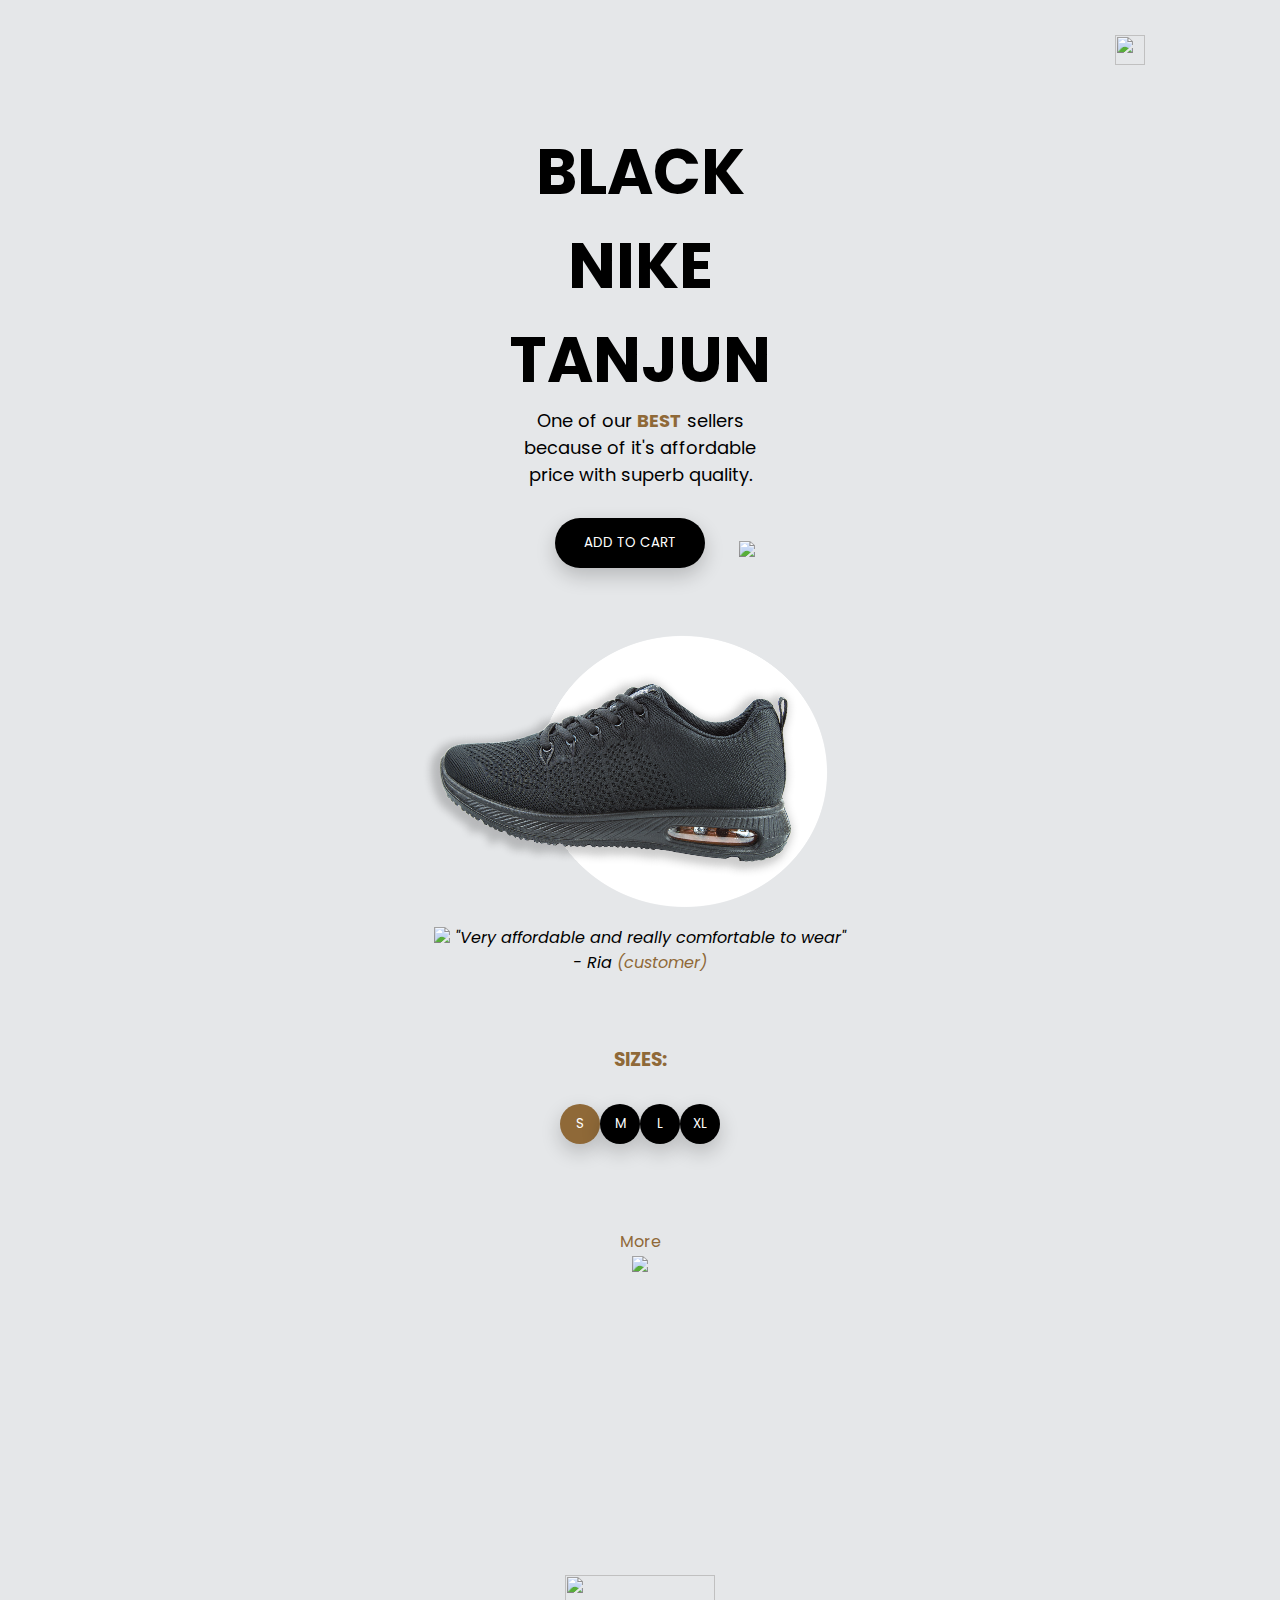
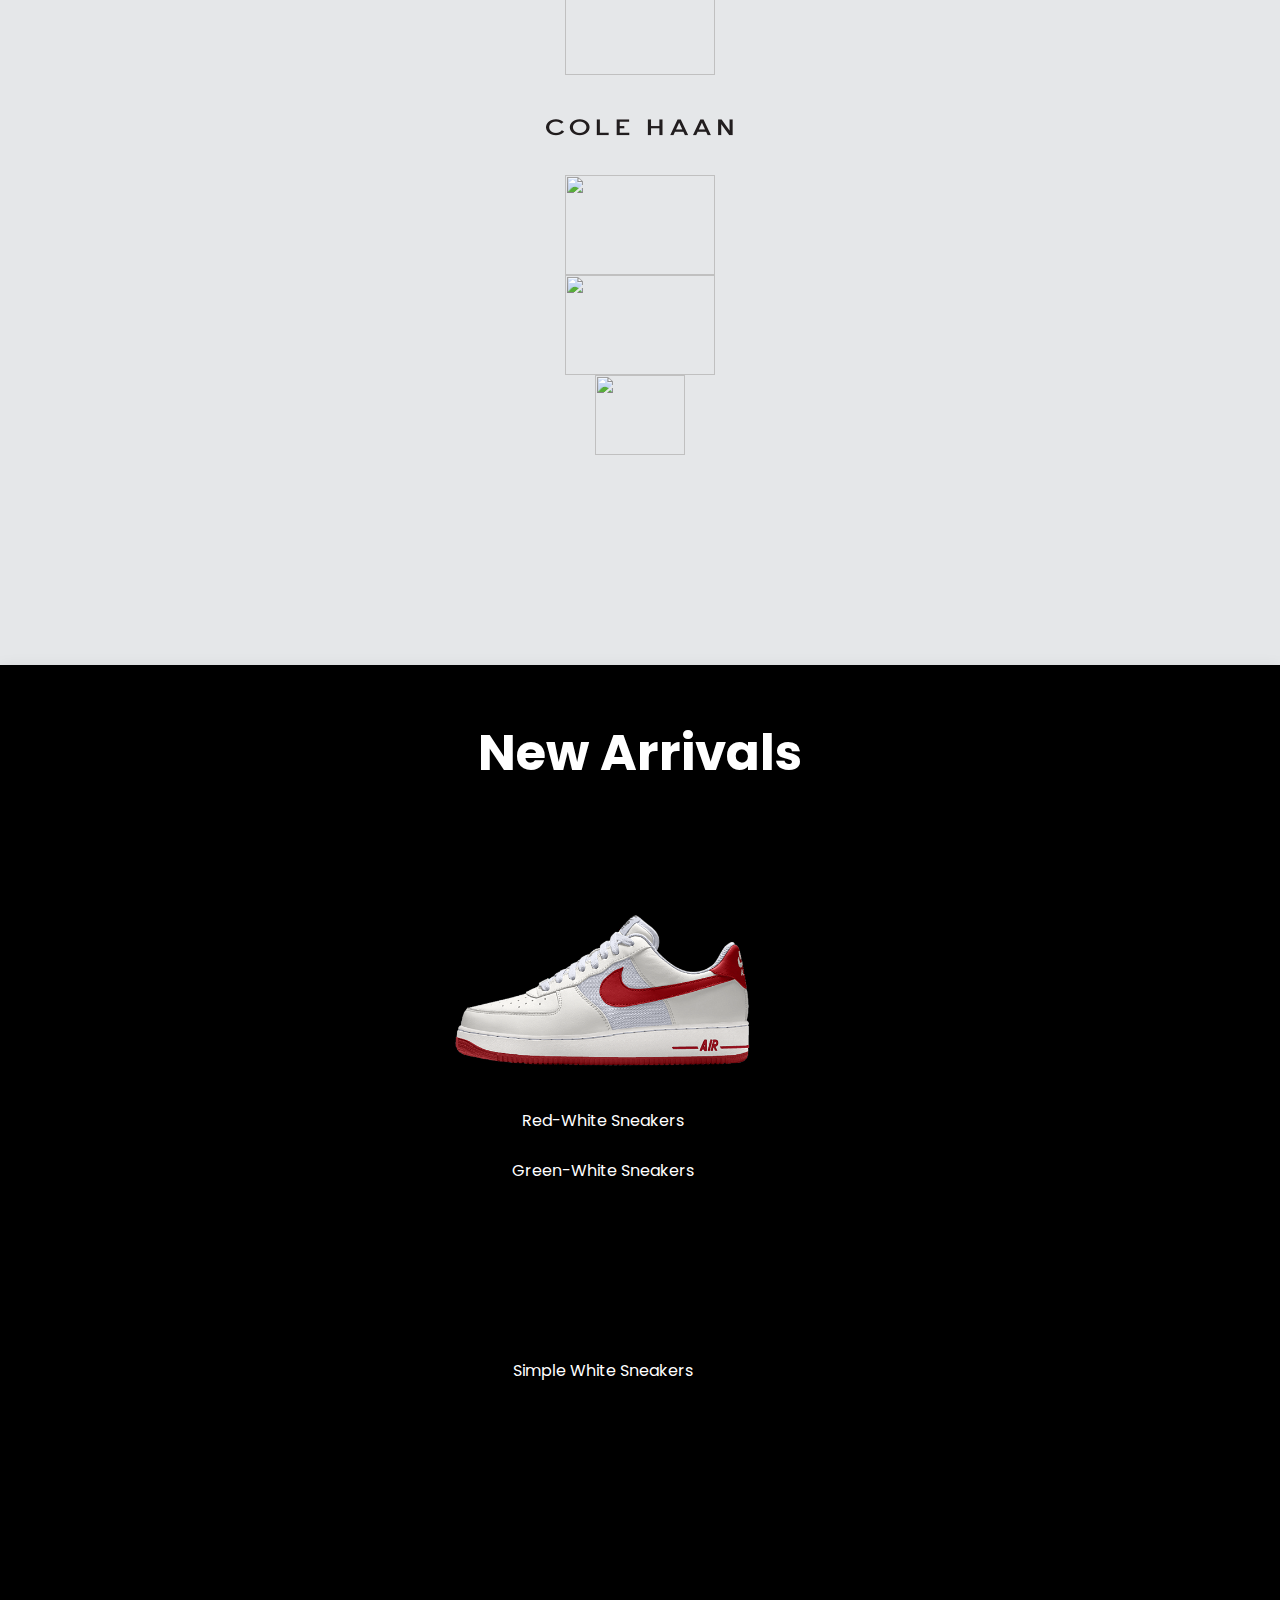
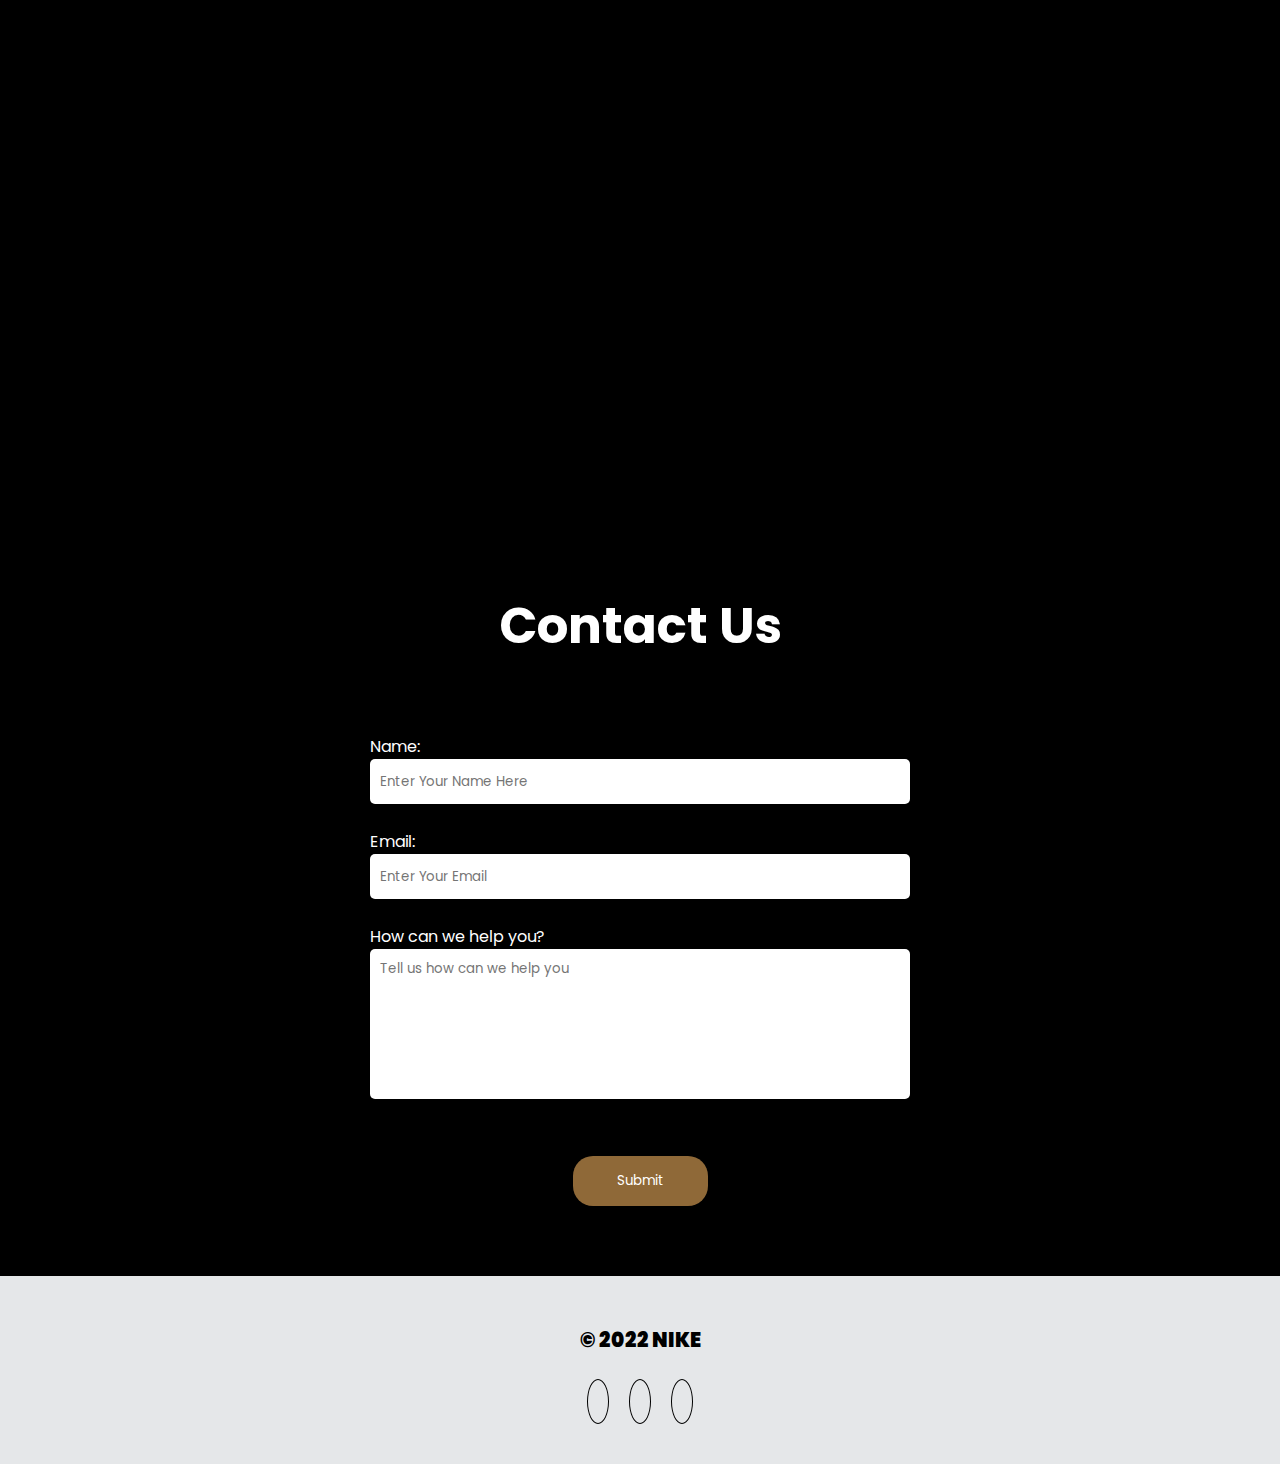
==== index.html @ 9f407686 "updated" ====
<!DOCTYPE html>
<html lang="en">
<head>
  <meta charset="UTF-8">
  <meta http-equiv="X-UA-Compatible" content="IE=edge">
  <meta name="viewport" content="width=device-width, initial-scale=1.0">
  <title>NIKE | Just Do It</title>
  <link rel="stylesheet" href="styles.css">
  <link rel="icon" type="image/png" href="assets/icon.png">
  <script src="https://kit.fontawesome.com/b87f4958ef.js" crossorigin="anonymous"></script>
  <script src="/index.js" defer></script>
</head>

<body>
  <header id="header">
    <div class="navbar" id="nav-bar">
      <img src="https://upload.wikimedia.org/wikipedia/commons/thumb/a/a6/Logo_NIKE.svg/1200px-Logo_NIKE.svg.png" alt="" class="logo">
      <div class="navlinks" id="nav-links">
        <a href="#home" class="active">Home</a>
        <a href="#products">Products</a>
        <a href="#contact">Contact</a>
      </div>
      <button class="search">Search</button>
      <img class='cart' src="https://img.icons8.com/external-icongeek26-outline-icongeek26/64/000000/external-cart-user-interface-icongeek26-outline-icongeek26.png"/>
      <img class="menu" src="https://img.icons8.com/ios/50/000000/menu-rounded.png"/>
    </div>
  </header>

  <section class="section1">
    <div class="container">
      <div class="grid">
        <div class="grid-1">
          <div class="title">
            <h1>BLACK<br>NIKE<br>TANJUN</h1>
            <p class="desc">
              One of our <b class="highlight">BEST</b> sellers<br>
              because of it's affordable<br>
              price with superb quality.
            </p>
            <button class="add-to-cart">ADD TO CART</button>
            <img class="like" src="https://img.icons8.com/wired/64/000000/like--v2.png"/>
          </div>
        </div>
        <div class="grid-2">
          <h1 class="slogan">JUST DO IT.</h1>
          <div class="image">
            <img src="/assets/1.png" alt="Image" class="product-img">
          </div>
          <p class="review">
            <img src="https://img.icons8.com/external-kmg-design-detailed-outline-kmg-design/64/000000/external-rating-feedback-kmg-design-detailed-outline-kmg-design.png" class="review-img">
            "Very affordable and really comfortable to wear"
            <br>
            - Ria <i style="color: rgb(143, 105, 56);">(customer)</i>
          </p>
        </div>
        <div class="grid-3">
          <h3 class="sizes">SIZES:</h3>
          <br>
          <div class="size-buttons">
            <button class="small" id="active">S</button>
            <br>
            <button class="medium">M</button>
            <br>
            <button class="large">L</button>
            <br>
            <button class="xlarge">XL</button>
          </div>
          <p class="more">
            More
            <br>
            <img class="moreButton" src="https://img.icons8.com/ios-glyphs/30/000000/long-arrow-right.png"/>
          </p>
        </div>
      </div>
    </div>
  </section>

  <div class="partners">
    <img src="https://download.logo.wine/logo/Converse_(shoe_company)/Converse_(shoe_company)-Logo.wine.png" alt="" class="converse">
    <img src="/assets/cole.png" alt="" class="colehaan">
    <img src="https://cdn.freebiesupply.com/logos/large/2x/bauer-01-logo-png-transparent.png" alt="" class="bauer">
    <img src="https://download.logo.wine/logo/Hurley_International/Hurley_International-Logo.wine.png" alt="" class="hurley">
    <img src="https://upload.wikimedia.org/wikipedia/en/0/08/Pouchen.png" alt="" class="pou">
  </div>

  <section class="section2" id="products">
    <div class="container">
      <br><br>
      <h1 class="section-title">New Arrivals</h1>
      <div class="product-contaier">
        <div class="products">
          <div class="product1">
            <img src="/shoe1.png" alt="photo" class="shoe1">
            <p class="shoeName">
              Red-White Sneakers
            </p>
          </div>
          <div class="product2">
            <img src="https://static.nike.com/a/images/t_default/cd2632f8-f2cc-4a1c-bbcf-cac95c6b4193/air-force-1-shadow-shoes-mN8Glx.png" alt="" class="shoe2">
            <p class="shoeName">
              Green-White Sneakers
            </p>
          </div>
          <div class="product3">
            <img src="https://i.pinimg.com/originals/37/83/12/3783124e847169fc0dcda716c8dbc9db.png" alt="" class="shoe3">
            <p class="shoeName3">
              Simple White Sneakers
            </p>
          </div>
      </div>
    </div>
    <br><br>
    <div class="vid">
      <iframe src="https://www.youtube.com/embed/UbpuZCB3x9k" frameborder="0" class="vid"></iframe>
    </div>
    <br><br>
  </section>

  <section class="section3" id="contact">
    <div class="page-container">
      <div class="parent-container">
        <div class="left-form">
          <img src="https://images.unsplash.com/photo-1543508282-6319a3e2621f?ixlib=rb-1.2.1&ixid=MnwxMjA3fDB8MHxwaG90by1wYWdlfHx8fGVufDB8fHx8&auto=format&fit=crop&w=715&q=80" alt="" class="form-img">
        </div>
        <div class="right-form">
          <div class="form-container">
            <br>
            <h1 class="section-title">Contact Us</h1>
            <br>
            <form action="/2nd page/index.html" class="form" id="form" target="_blank">
              <label for="name"> Name:
                <br>
                <input type="text" class="name" id="name" required placeholder="Enter Your Name Here">
              </label>
              <br>
              <label for="name"> Email:
                <br>
                <input type="email" class="email" id="email" required pattern="[a-z0-9._%+-]+@[a-z0-9.-]+\.[a-z]{2,}$" placeholder="Enter Your Email">
              </label>
              <br>
              <label for="name"> How can we help you?
                <br>
                <textarea class="message" id="message" required placeholder="Tell us how can we help you"></textarea>
              </label>
              <br><br>
              <button type="submit" class="submit" id="submit">Submit</button>
            </form>
          </div>
        </div>
      </div>
    </div>
  </section>

</body>
<footer class="footer">
  <div class="content">
    <h3>
      © 2022 NIKE
    </h3>
    <br>
    <ul class="socials">
      <li><a href="https://www.instagram.com/angelys.studio/" target="_blank"><i class="fa-brands fa-instagram"></i></a></li>
      <li><a href="https://www.behance.net/angelydy" target="_blank"><i class="fa fa-behance"></i></a></li>
      <li><a href="https://www.github.com/angelydy" target="_blank"><i class="fa fa-github"></i></a></li>
   </ul>
   <br><br>
  </div>
</footer>
</html>
---- styles.css ----
@import url("https://fonts.googleapis.com/css2?family=Poppins:wght@400;500;900&display=swap");
.navbar {
  display: -webkit-box;
  display: -ms-flexbox;
  display: flex;
  -ms-flex-pack: distribute;
      justify-content: space-around;
  margin: 30px;
}

.logo {
  width: 15vh;
}

.navlinks {
  padding-right: 200px;
}

.navlinks a {
  text-decoration: none;
  font-size: 15px;
  color: black;
  padding: 20px;
}

.navlinks a:hover {
  color: #8f6938;
}

.active {
  border-bottom: #8f6938 2px solid;
  font-weight: bold;
}

.search {
  font-weight: 500;
  width: 20vh;
  height: 5vh;
  border-style: none;
  -webkit-box-shadow: 0px 8px 20px rgba(0, 0, 0, 0.2);
          box-shadow: 0px 8px 20px rgba(0, 0, 0, 0.2);
  -webkit-transition: .2s ease-in-out 0s;
  transition: .2s ease-in-out 0s;
  background-color: black;
  color: white;
  left: 50px;
  position: relative;
  border-radius: 30px;
}

.search:hover {
  -webkit-transform: scale(1.1);
          transform: scale(1.1);
  cursor: pointer;
  background-color: #e5e7e9;
  color: black;
  border: #8f6938 solid 2px;
}

.cart {
  width: 35px;
  height: 40px;
  -webkit-transition: .2s ease-in-out 0s;
  transition: .2s ease-in-out 0s;
}

.cart:hover {
  -webkit-transform: scale(1.2);
          transform: scale(1.2);
  cursor: pointer;
}

.menu {
  height: 30px;
  width: 30px;
  position: relative;
  top: 5px;
  display: none;
}

@-webkit-keyframes rotate {
  0%, 10% {
    -webkit-transform: rotate(0);
            transform: rotate(0);
    opacity: 0;
  }
  100% {
    opacity: 1;
    -webkit-transform: rotate(360deg);
            transform: rotate(360deg);
  }
}

@keyframes rotate {
  0%, 10% {
    -webkit-transform: rotate(0);
            transform: rotate(0);
    opacity: 0;
  }
  100% {
    opacity: 1;
    -webkit-transform: rotate(360deg);
            transform: rotate(360deg);
  }
}

@-webkit-keyframes fade {
  0%, 50% {
    opacity: 0;
  }
  70%, 100% {
    opacity: 1;
  }
}

@keyframes fade {
  0%, 50% {
    opacity: 0;
  }
  70%, 100% {
    opacity: 1;
  }
}

.section1 {
  margin: 10vh;
  position: relative;
  bottom: 10px;
}

.section1 h1 {
  font-size: 70px;
}

.section1 .desc {
  margin-bottom: 30px;
  font-size: 18px;
}

.section1 .desc .highlight {
  color: #8f6938;
}

.section1 .grid {
  display: -ms-grid;
  display: grid;
  -ms-grid-columns: (1fr)[3];
      grid-template-columns: repeat(3, 1fr);
}

.section1 .grid .grid-1, .section1 .grid .grid-2, .section1 .grid .grid-3 {
  position: relative;
  top: 30px;
}

.section1 .grid .product-img {
  position: relative;
  width: 800px;
  -webkit-animation: rotate 5s forwards;
          animation: rotate 5s forwards;
  left: 30px;
}

.section1 .grid .slogan {
  position: absolute;
  right: 0px;
  z-index: 1;
  font-size: 50px;
  -webkit-animation: fade 5s infinite;
          animation: fade 5s infinite;
  -webkit-animation-timing-function: ease-in-out;
          animation-timing-function: ease-in-out;
}

.section1 .grid .review {
  text-align: center;
  position: relative;
  bottom: 90px;
  font-style: italic;
  -webkit-animation: fade 5s forwards;
          animation: fade 5s forwards;
}

.section1 .grid .review .review-img {
  width: 50px;
  -webkit-animation: fade 5s forwards;
          animation: fade 5s forwards;
}

.section1 .grid .grid-3 {
  display: -webkit-box;
  display: -ms-flexbox;
  display: flex;
  -webkit-box-orient: vertical;
  -webkit-box-direction: normal;
      -ms-flex-direction: column;
          flex-direction: column;
  position: relative;
  top: 150px;
  -webkit-box-align: center;
      -ms-flex-align: center;
          align-items: center;
}

.section1 .grid .grid-3 .sizes {
  color: #8f6938;
}

.section1 .grid .grid-3 .more {
  position: relative;
  top: 80px;
  color: #8f6938;
}

.section1 .grid .grid-3 .more:hover {
  cursor: pointer;
}

.section1 .grid .small, .section1 .grid .medium, .section1 .grid .large, .section1 .grid .xlarge {
  border-radius: 20px;
  border-style: none;
  background-color: black;
  color: white;
  width: 40px;
  height: 40px;
  -webkit-box-shadow: 0px 8px 20px rgba(0, 0, 0, 0.2);
          box-shadow: 0px 8px 20px rgba(0, 0, 0, 0.2);
  margin: 5px 0px;
}

.section1 .grid .small:hover, .section1 .grid .medium:hover, .section1 .grid .large:hover, .section1 .grid .xlarge:hover {
  background-color: #8f6938;
  cursor: pointer;
}

.section1 .grid #active {
  background-color: #8f6938;
}

.section1 .add-to-cart {
  width: 150px;
  height: 50px;
  border-style: none;
  -webkit-box-shadow: 0px 8px 20px rgba(0, 0, 0, 0.2);
          box-shadow: 0px 8px 20px rgba(0, 0, 0, 0.2);
  background-color: black;
  color: white;
  -webkit-transition: .2s ease-in-out 0s;
  transition: .2s ease-in-out 0s;
  border-radius: 30px;
}

.section1 .add-to-cart:hover {
  -webkit-transform: scale(1.1);
          transform: scale(1.1);
  cursor: pointer;
  -webkit-box-shadow: 0px 8px 20px rgba(0, 0, 0, 0.5);
          box-shadow: 0px 8px 20px rgba(0, 0, 0, 0.5);
}

.section1 .like {
  width: 30px;
  position: relative;
  left: 30px;
  top: 10px;
  -webkit-transition: .2s ease-in-out 0s;
  transition: .2s ease-in-out 0s;
}

.section1 .like:hover {
  -webkit-transform: scale(1.1);
          transform: scale(1.1);
  cursor: pointer;
}

.partners {
  display: -webkit-box;
  display: -ms-flexbox;
  display: flex;
  -webkit-box-orient: horizontal;
  -webkit-box-direction: normal;
      -ms-flex-direction: row;
          flex-direction: row;
  -webkit-box-pack: center;
      -ms-flex-pack: center;
          justify-content: center;
  opacity: 30;
}

.partners .converse, .partners .bauer, .partners .hurley {
  width: 150px;
  height: 100px;
}

.partners .colehaan {
  width: 200px;
  height: 100px;
}

.partners .pou {
  width: 90px;
  height: 80px;
}

.section2 {
  margin: 15vh;
  background-color: black;
  border-radius: 90px;
  -webkit-box-shadow: 0px 10px 20px rgba(0, 0, 0, 0.2);
          box-shadow: 0px 10px 20px rgba(0, 0, 0, 0.2);
}

.section2 .section-title {
  font-size: 50px;
  text-align: center;
  color: white;
}

.section2 .products {
  display: -webkit-box;
  display: -ms-flexbox;
  display: flex;
  -webkit-box-pack: space-evenly;
      -ms-flex-pack: space-evenly;
          justify-content: space-evenly;
}

.section2 .products .product1, .section2 .products .product2, .section2 .products .product3 {
  text-align: center;
  -webkit-transition: .2s ease-in-out 0s;
  transition: .2s ease-in-out 0s;
}

.section2 .products .product1 p, .section2 .products .product2 p, .section2 .products .product3 p {
  color: white;
}

.section2 .products .product1:hover, .section2 .products .product2:hover, .section2 .products .product3:hover {
  -webkit-transform: scale(1.1);
          transform: scale(1.1);
  cursor: pointer;
}

.section2 .products .product3 img {
  position: relative;
  top: 80px;
  width: 35vh;
}

.section2 .products .shoeName3 {
  position: relative;
  top: 100px;
}

.section2 .products .shoe1, .section2 .products .shoe2 {
  width: 40vh;
}

.section2 .products .shoeName {
  position: relative;
  bottom: 50px;
}

.section2 .vid {
  display: -webkit-box;
  display: -ms-flexbox;
  display: flex;
  -webkit-box-pack: center;
      -ms-flex-pack: center;
          justify-content: center;
}

.section2 .vid iframe {
  width: 120vh;
  height: 60vh;
  border-radius: 50px;
}

.section3 {
  background-color: black;
  color: white;
}

.section3 .parent-container {
  display: -webkit-box;
  display: -ms-flexbox;
  display: flex;
  -webkit-box-pack: start;
      -ms-flex-pack: start;
          justify-content: flex-start;
}

.section3 .parent-container .right-form {
  width: 100vh;
}

.section3 .parent-container .right-form .section-title {
  font-size: 50px;
  text-align: center;
}

.section3 .parent-container .right-form .form {
  display: -webkit-box;
  display: -ms-flexbox;
  display: flex;
  -webkit-box-orient: vertical;
  -webkit-box-direction: normal;
      -ms-flex-direction: column;
          flex-direction: column;
  -webkit-box-align: center;
      -ms-flex-align: center;
          align-items: center;
  position: relative;
  top: 0px;
}

.section3 .parent-container .right-form .form .name, .section3 .parent-container .right-form .form .email, .section3 .parent-container .right-form .form .message {
  border-radius: 5px;
  width: 60vh;
  height: 5vh;
  border-style: none;
}

.section3 .parent-container .right-form .form .name::-webkit-input-placeholder, .section3 .parent-container .right-form .form .email::-webkit-input-placeholder, .section3 .parent-container .right-form .form .message::-webkit-input-placeholder {
  padding: 10px;
}

.section3 .parent-container .right-form .form .name:-ms-input-placeholder, .section3 .parent-container .right-form .form .email:-ms-input-placeholder, .section3 .parent-container .right-form .form .message:-ms-input-placeholder {
  padding: 10px;
}

.section3 .parent-container .right-form .form .name::-ms-input-placeholder, .section3 .parent-container .right-form .form .email::-ms-input-placeholder, .section3 .parent-container .right-form .form .message::-ms-input-placeholder {
  padding: 10px;
}

.section3 .parent-container .right-form .form .name::placeholder, .section3 .parent-container .right-form .form .email::placeholder, .section3 .parent-container .right-form .form .message::placeholder {
  padding: 10px;
}

.section3 .parent-container .right-form .form .message {
  height: 150px;
  resize: none;
}

.section3 .parent-container .right-form .form .submit {
  border-radius: 20px;
  width: 15vh;
  height: 50px;
  border-style: none;
  background-color: #8f6938;
  color: white;
  -webkit-transition: .2s ease-in-out 0s;
  transition: .2s ease-in-out 0s;
}

.section3 .parent-container .right-form .form .submit:hover {
  -webkit-transform: scale(1.1);
          transform: scale(1.1);
  cursor: pointer;
}

footer {
  height: auto;
  width: 100%;
  padding-top: 40px;
  color: black;
}

footer .content {
  display: -webkit-box;
  display: -ms-flexbox;
  display: flex;
  -webkit-box-align: center;
      -ms-flex-align: center;
          align-items: center;
  -webkit-box-pack: center;
      -ms-flex-pack: center;
          justify-content: center;
  -webkit-box-orient: vertical;
  -webkit-box-direction: normal;
      -ms-flex-direction: column;
          flex-direction: column;
  text-align: center;
}

footer .content h3 {
  line-height: 3rem;
  font-weight: 900;
  font-size: 20px;
  border-radius: 100px;
}

footer .socials {
  display: -webkit-box;
  display: -ms-flexbox;
  display: flex;
  -webkit-box-pack: center;
      -ms-flex-pack: center;
          justify-content: center;
  list-style: none;
}

footer .socials li {
  margin: 0 10px;
}

footer .socials li a {
  color: black;
  border: 1.5px solid black;
  padding: 10px;
  border-radius: 50%;
}

footer .socials li a i {
  width: 25px;
}

footer .socials li a:hover {
  color: white;
  background-color: black;
}

@media screen and (min-width: 320px) and (max-width: 480px), screen and (min-width: 481px) and (max-width: 767px), screen and (min-width: 768px) and (max-width: 1024px), screen and (min-width: 1025px) and (max-width: 1280px) {
  * {
    max-width: 100%;
  }
  .navlinks {
    position: absolute;
    display: -webkit-box;
    display: -ms-flexbox;
    display: flex;
    -webkit-box-orient: vertical;
    -webkit-box-direction: normal;
        -ms-flex-direction: column;
            flex-direction: column;
    text-align: center;
    background-color: black;
    top: 70px;
  }
  .navlinks a {
    color: white;
  }
  .navlinks .active {
    border-bottom: none;
  }
  .navlinks, .cart, .search {
    opacity: 0;
  }
  .menu {
    display: block;
  }
  .menu:hover {
    cursor: pointer;
  }
  .partners {
    display: -webkit-box;
    display: -ms-flexbox;
    display: flex;
    -webkit-box-orient: vertical;
    -webkit-box-direction: normal;
        -ms-flex-direction: column;
            flex-direction: column;
    -webkit-box-align: center;
        -ms-flex-align: center;
            align-items: center;
    height: 100vh;
  }
  .section1 {
    margin: 0;
    text-align: center;
    height: 140vh;
  }
  .section1 .slogan {
    display: none;
  }
  .section1 h1 {
    font-size: 7vh;
  }
  .section1 .grid {
    display: -webkit-box;
    display: -ms-flexbox;
    display: flex;
    -webkit-box-orient: vertical;
    -webkit-box-direction: normal;
        -ms-flex-direction: column;
            flex-direction: column;
  }
  .section1 .grid .product-img {
    width: 50vh;
    position: relative;
    top: 50px;
    left: 0;
  }
  .section1 .grid .review {
    position: relative;
    top: 50px;
  }
  .section1 .size-buttons {
    display: -webkit-box;
    display: -ms-flexbox;
    display: flex;
    -webkit-box-orient: horizontal;
    -webkit-box-direction: normal;
        -ms-flex-direction: row;
            flex-direction: row;
    -webkit-box-pack: space-evenly;
        -ms-flex-pack: space-evenly;
            justify-content: space-evenly;
    margin: 0 80px;
  }
  .section2 {
    margin: 0;
    border-radius: 0;
  }
  .section2 .products {
    display: -webkit-box;
    display: -ms-flexbox;
    display: flex;
    -webkit-box-orient: vertical;
    -webkit-box-direction: normal;
        -ms-flex-direction: column;
            flex-direction: column;
    margin: 10vh 0;
    position: relative;
    bottom: 10vh;
    width: 90%;
    left: 3vh;
  }
  .section2 iframe {
    margin: 30px;
  }
  .section3 {
    display: -webkit-box;
    display: -ms-flexbox;
    display: flex;
    -webkit-box-pack: space-evenly;
        -ms-flex-pack: space-evenly;
            justify-content: space-evenly;
  }
  .section3 .form {
    margin: 5vh;
  }
  .section3 .parent-container {
    display: -webkit-box;
    display: -ms-flexbox;
    display: flex;
    -webkit-box-orient: vertical;
    -webkit-box-direction: reverse;
        -ms-flex-direction: column-reverse;
            flex-direction: column-reverse;
  }
}

* {
  margin: 0;
  padding: 0;
  font-family: 'Poppins', sans-serif;
  scroll-behavior: smooth;
}

body {
  background-color: #e5e7e9;
}
/*# sourceMappingURL=styles.css.map */
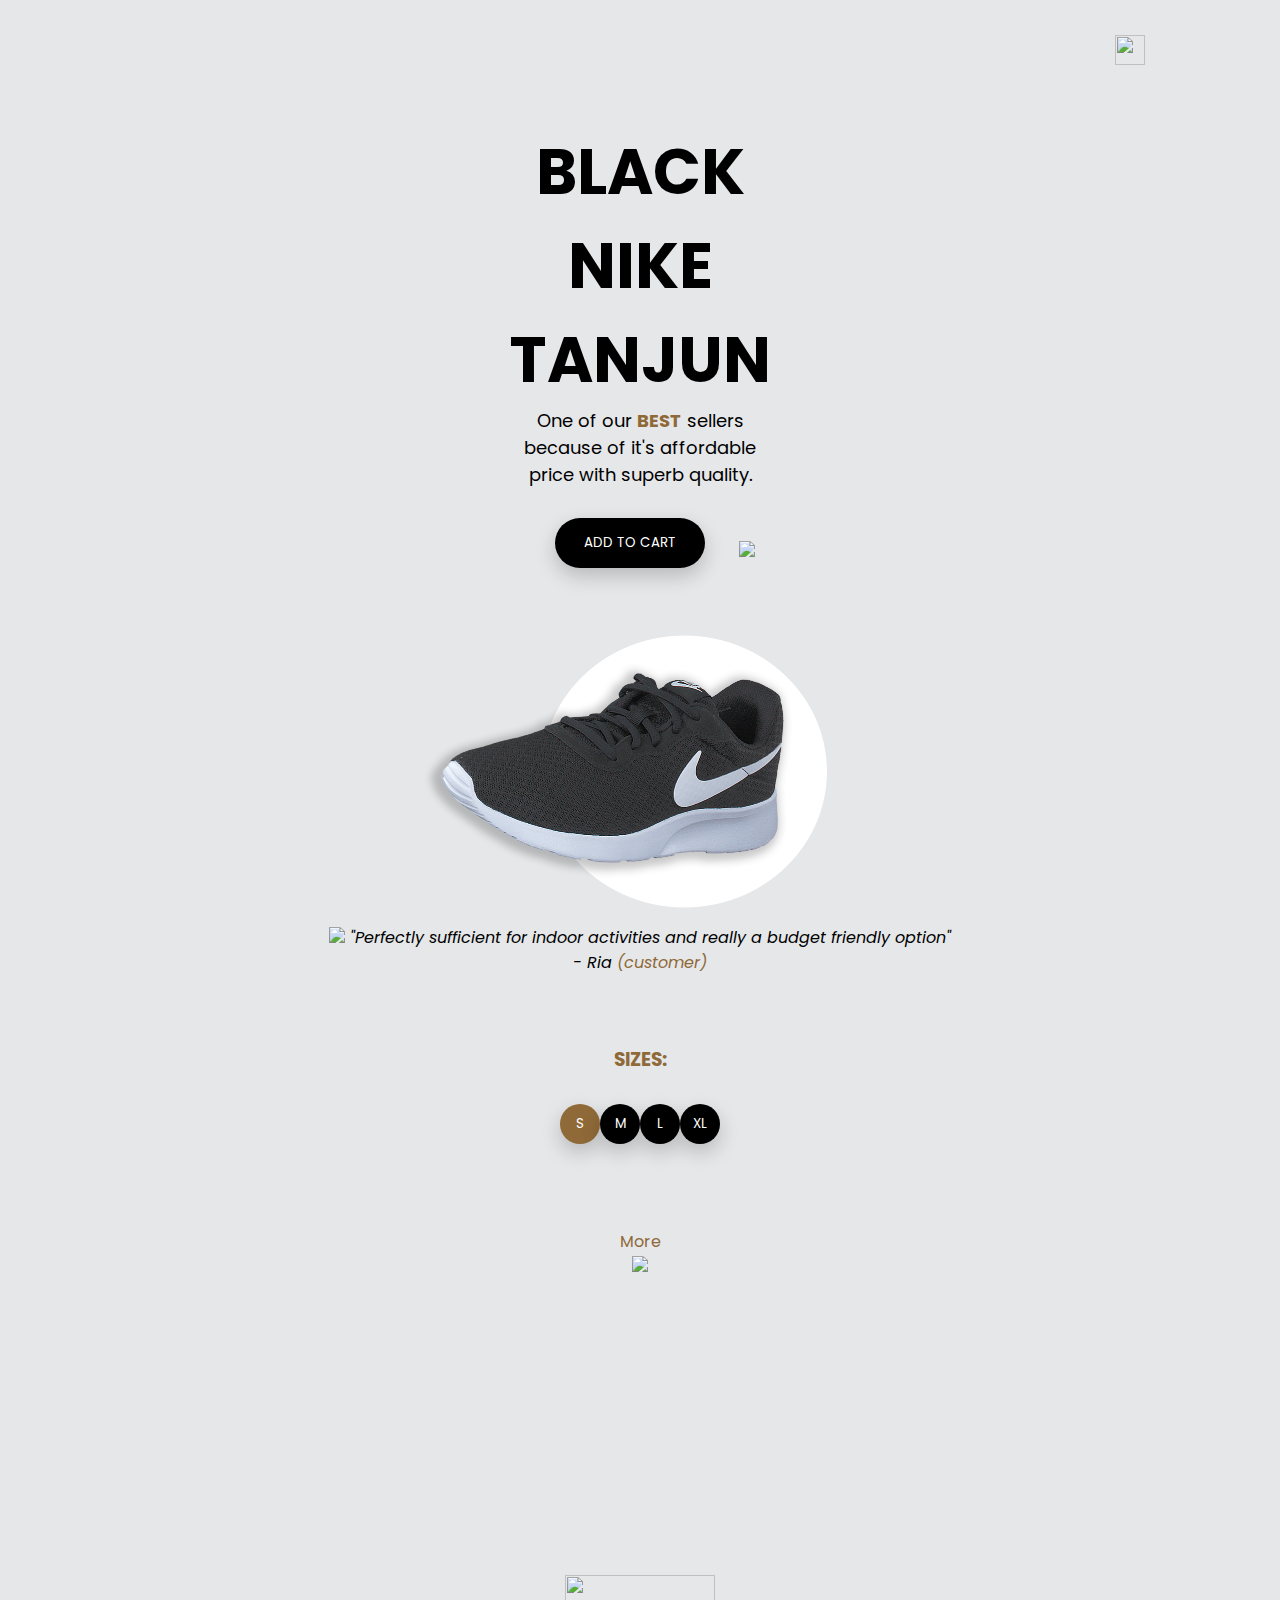
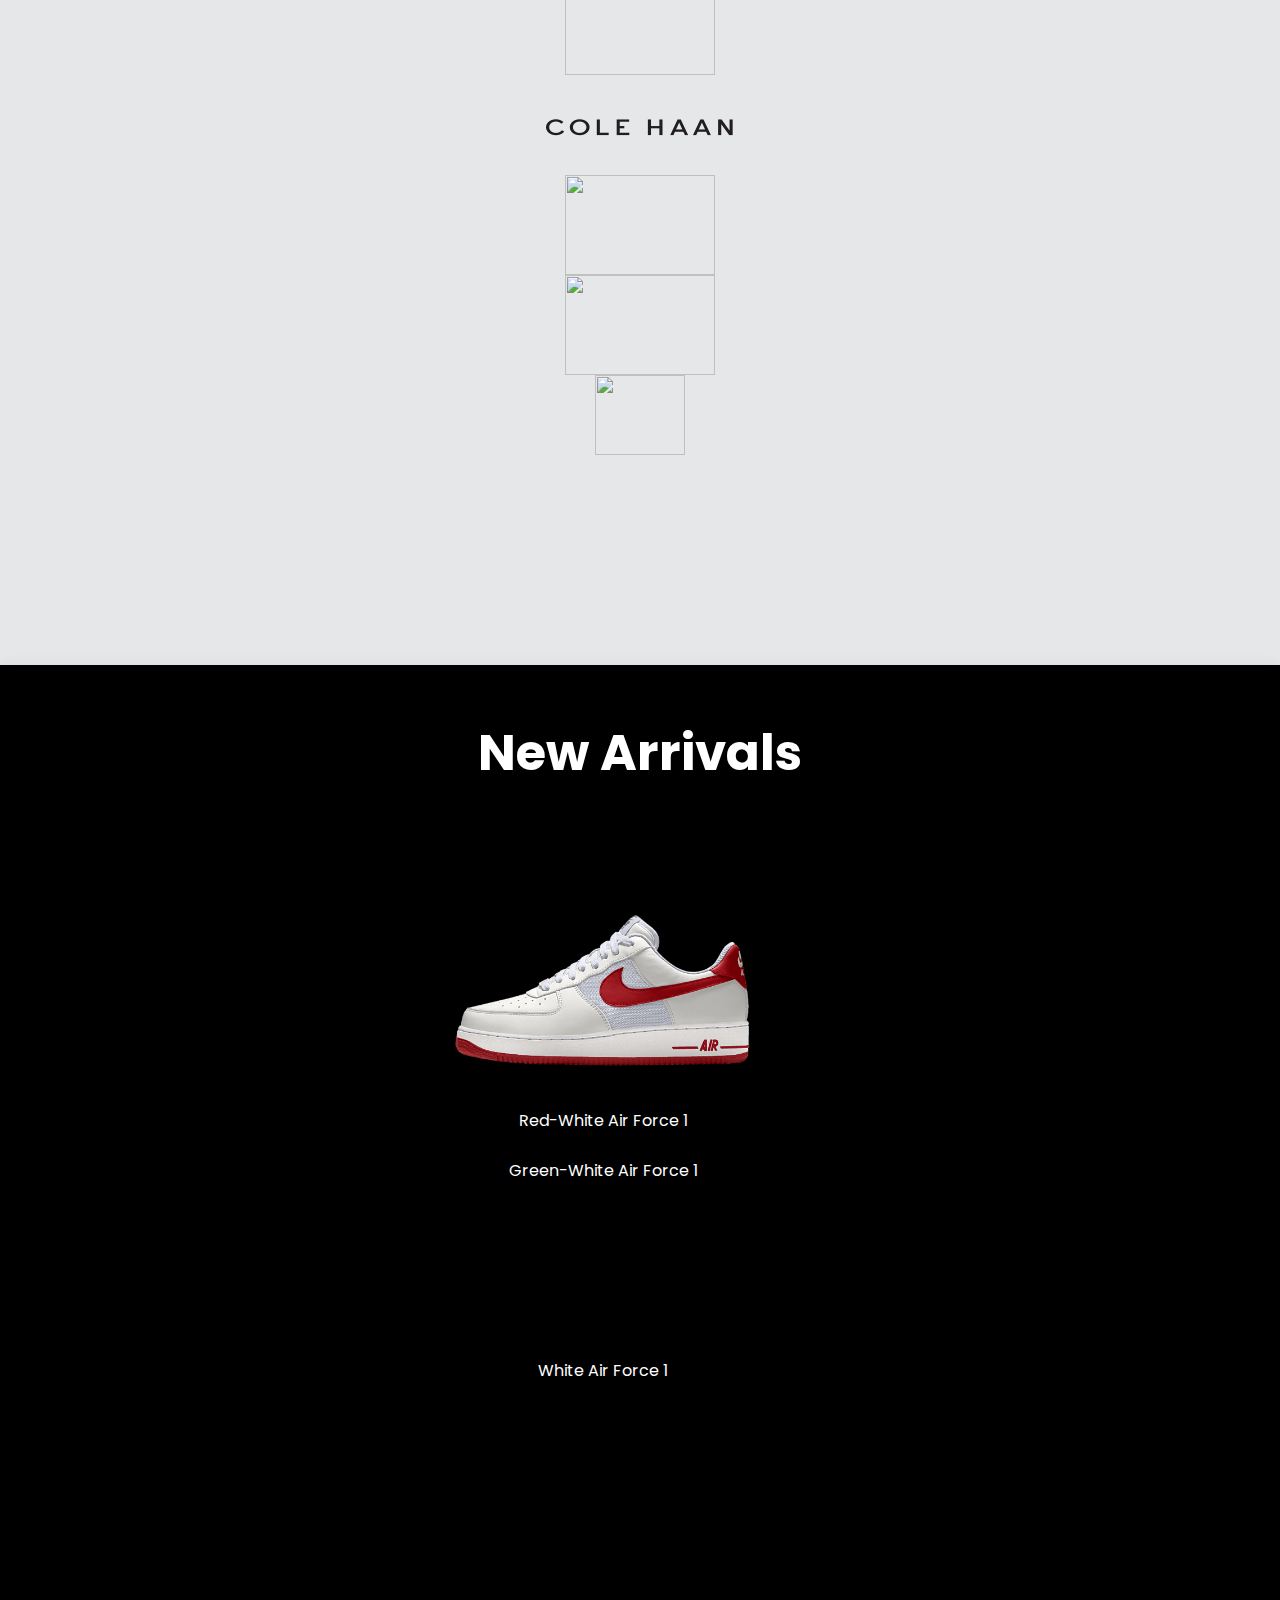
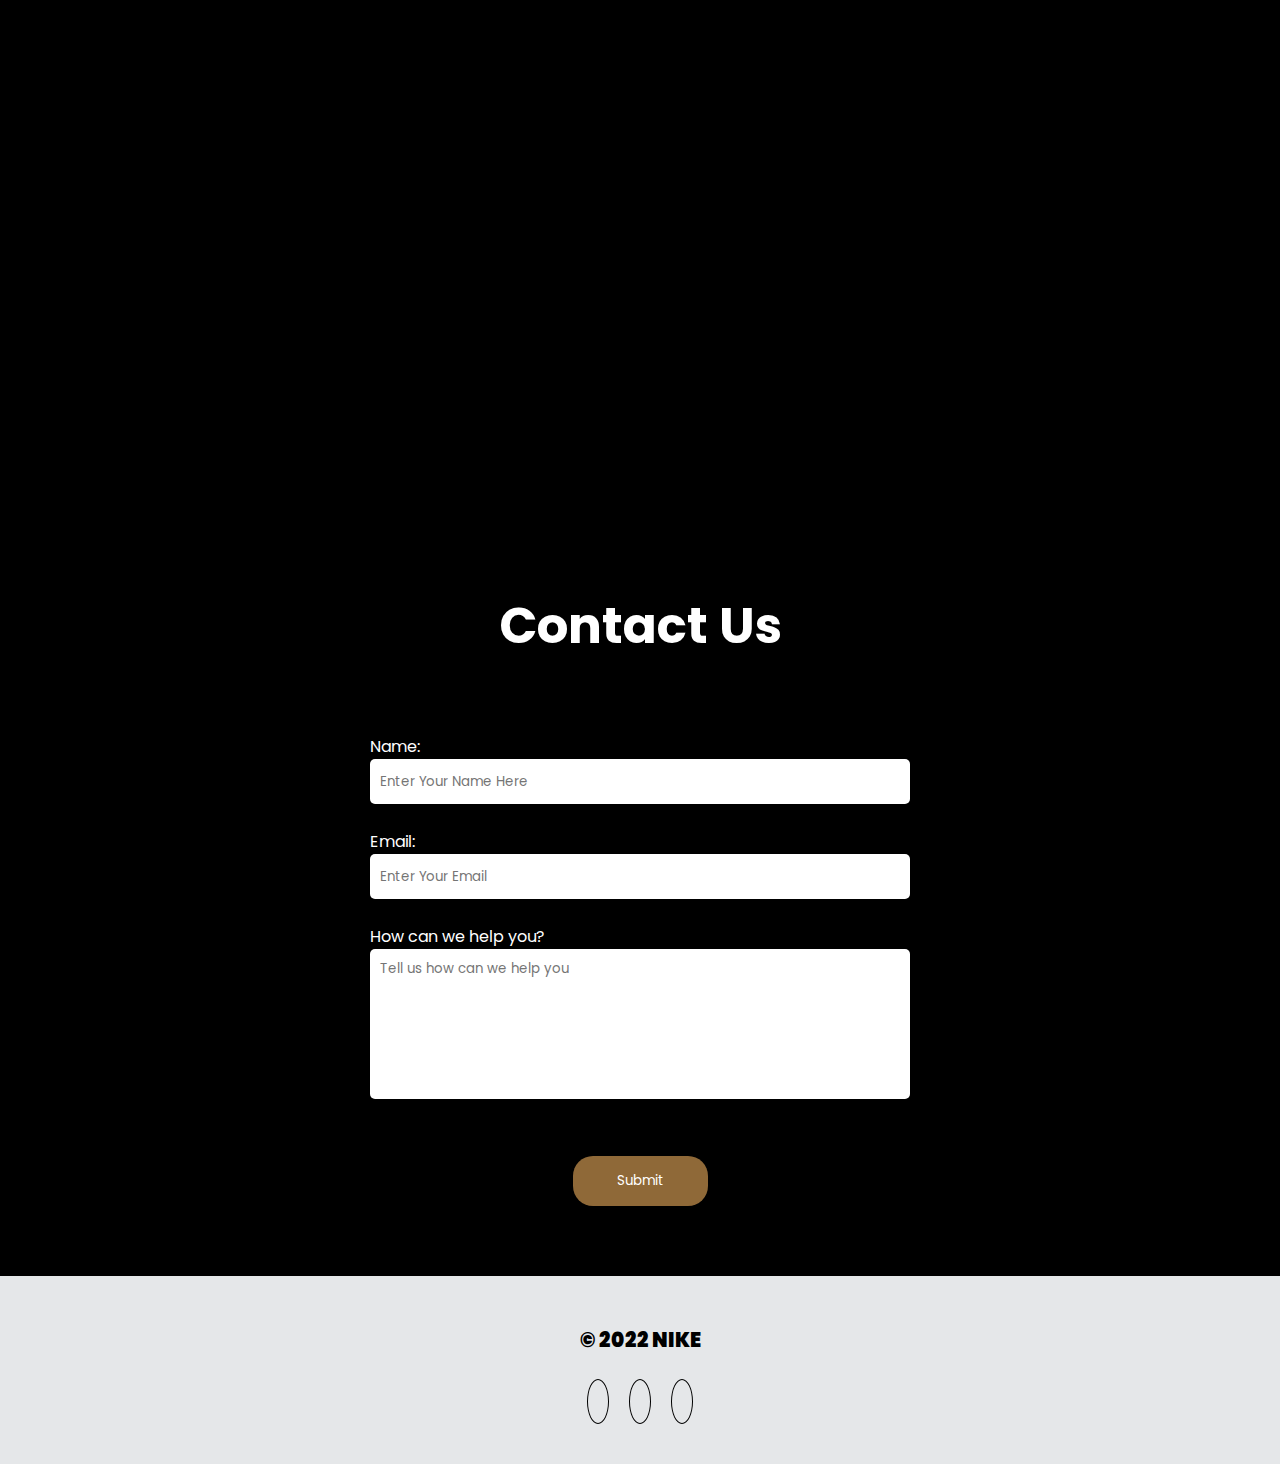
==== commit 69e47241: "js" ====
--- a/index.html
+++ b/index.html
@@ -8,7 +8,6 @@
   <link rel="stylesheet" href="styles.css">
   <link rel="icon" type="image/png" href="assets/icon.png">
   <script src="https://kit.fontawesome.com/b87f4958ef.js" crossorigin="anonymous"></script>
-  <script src="/index.js" defer></script>
 </head>
 
 <body>
@@ -44,11 +43,11 @@
         <div class="grid-2">
           <h1 class="slogan">JUST DO IT.</h1>
           <div class="image">
-            <img src="/assets/1.png" alt="Image" class="product-img">
+            <img src="/assets/3.png" alt="Image" class="product-img">
           </div>
           <p class="review">
             <img src="https://img.icons8.com/external-kmg-design-detailed-outline-kmg-design/64/000000/external-rating-feedback-kmg-design-detailed-outline-kmg-design.png" class="review-img">
-            "Very affordable and really comfortable to wear"
+            "Perfectly sufficient for indoor activities and really a budget friendly option"
             <br>
             - Ria <i style="color: rgb(143, 105, 56);">(customer)</i>
           </p>
@@ -92,19 +91,19 @@
           <div class="product1">
             <img src="/shoe1.png" alt="photo" class="shoe1">
             <p class="shoeName">
-              Red-White Sneakers
+              Red-White Air Force 1
             </p>
           </div>
           <div class="product2">
             <img src="https://static.nike.com/a/images/t_default/cd2632f8-f2cc-4a1c-bbcf-cac95c6b4193/air-force-1-shadow-shoes-mN8Glx.png" alt="" class="shoe2">
             <p class="shoeName">
-              Green-White Sneakers
+              Green-White Air Force 1
             </p>
           </div>
           <div class="product3">
             <img src="https://i.pinimg.com/originals/37/83/12/3783124e847169fc0dcda716c8dbc9db.png" alt="" class="shoe3">
             <p class="shoeName3">
-              Simple White Sneakers
+              White Air Force 1
             </p>
           </div>
       </div>
@@ -127,23 +126,25 @@
             <br>
             <h1 class="section-title">Contact Us</h1>
             <br>
-            <form action="/2nd page/index.html" class="form" id="form" target="_blank">
+            <form action="/2nd page/index.html" class="form" id="form" method="get" target="_blank">
               <label for="name"> Name:
                 <br>
-                <input type="text" class="name" id="name" required placeholder="Enter Your Name Here">
+                <input type="text" class="name" name="name" id="name" required placeholder="Enter Your Name Here">
               </label>
               <br>
-              <label for="name"> Email:
+              <label for="email"> Email:
                 <br>
-                <input type="email" class="email" id="email" required pattern="[a-z0-9._%+-]+@[a-z0-9.-]+\.[a-z]{2,}$" placeholder="Enter Your Email">
+                <input type="email" class="email" id="email" name="email" required pattern="[a-z0-9._%+-]+@[a-z0-9.-]+\.[a-z]{2,}$" placeholder="Enter Your Email">
               </label>
               <br>
-              <label for="name"> How can we help you?
+              <label for="message"> How can we help you?
                 <br>
                 <textarea class="message" id="message" required placeholder="Tell us how can we help you"></textarea>
               </label>
               <br><br>
-              <button type="submit" class="submit" id="submit">Submit</button>
+              <label for="submit">
+                <input type="submit" class="submit" id="submit">
+              </label>
             </form>
           </div>
         </div>
--- a/styles.css
+++ b/styles.css
@@ -105,19 +105,19 @@
 }
 
 @-webkit-keyframes fade {
-  0%, 50% {
+  0% {
     opacity: 0;
   }
-  70%, 100% {
+  100% {
     opacity: 1;
   }
 }
 
 @keyframes fade {
-  0%, 50% {
+  0% {
     opacity: 0;
   }
-  70%, 100% {
+  100% {
     opacity: 1;
   }
 }
@@ -166,10 +166,8 @@
   right: 0px;
   z-index: 1;
   font-size: 50px;
-  -webkit-animation: fade 5s infinite;
-          animation: fade 5s infinite;
-  -webkit-animation-timing-function: ease-in-out;
-          animation-timing-function: ease-in-out;
+  -webkit-animation: fade linear 5s infinite;
+          animation: fade linear 5s infinite;
 }
 
 .section1 .grid .review {
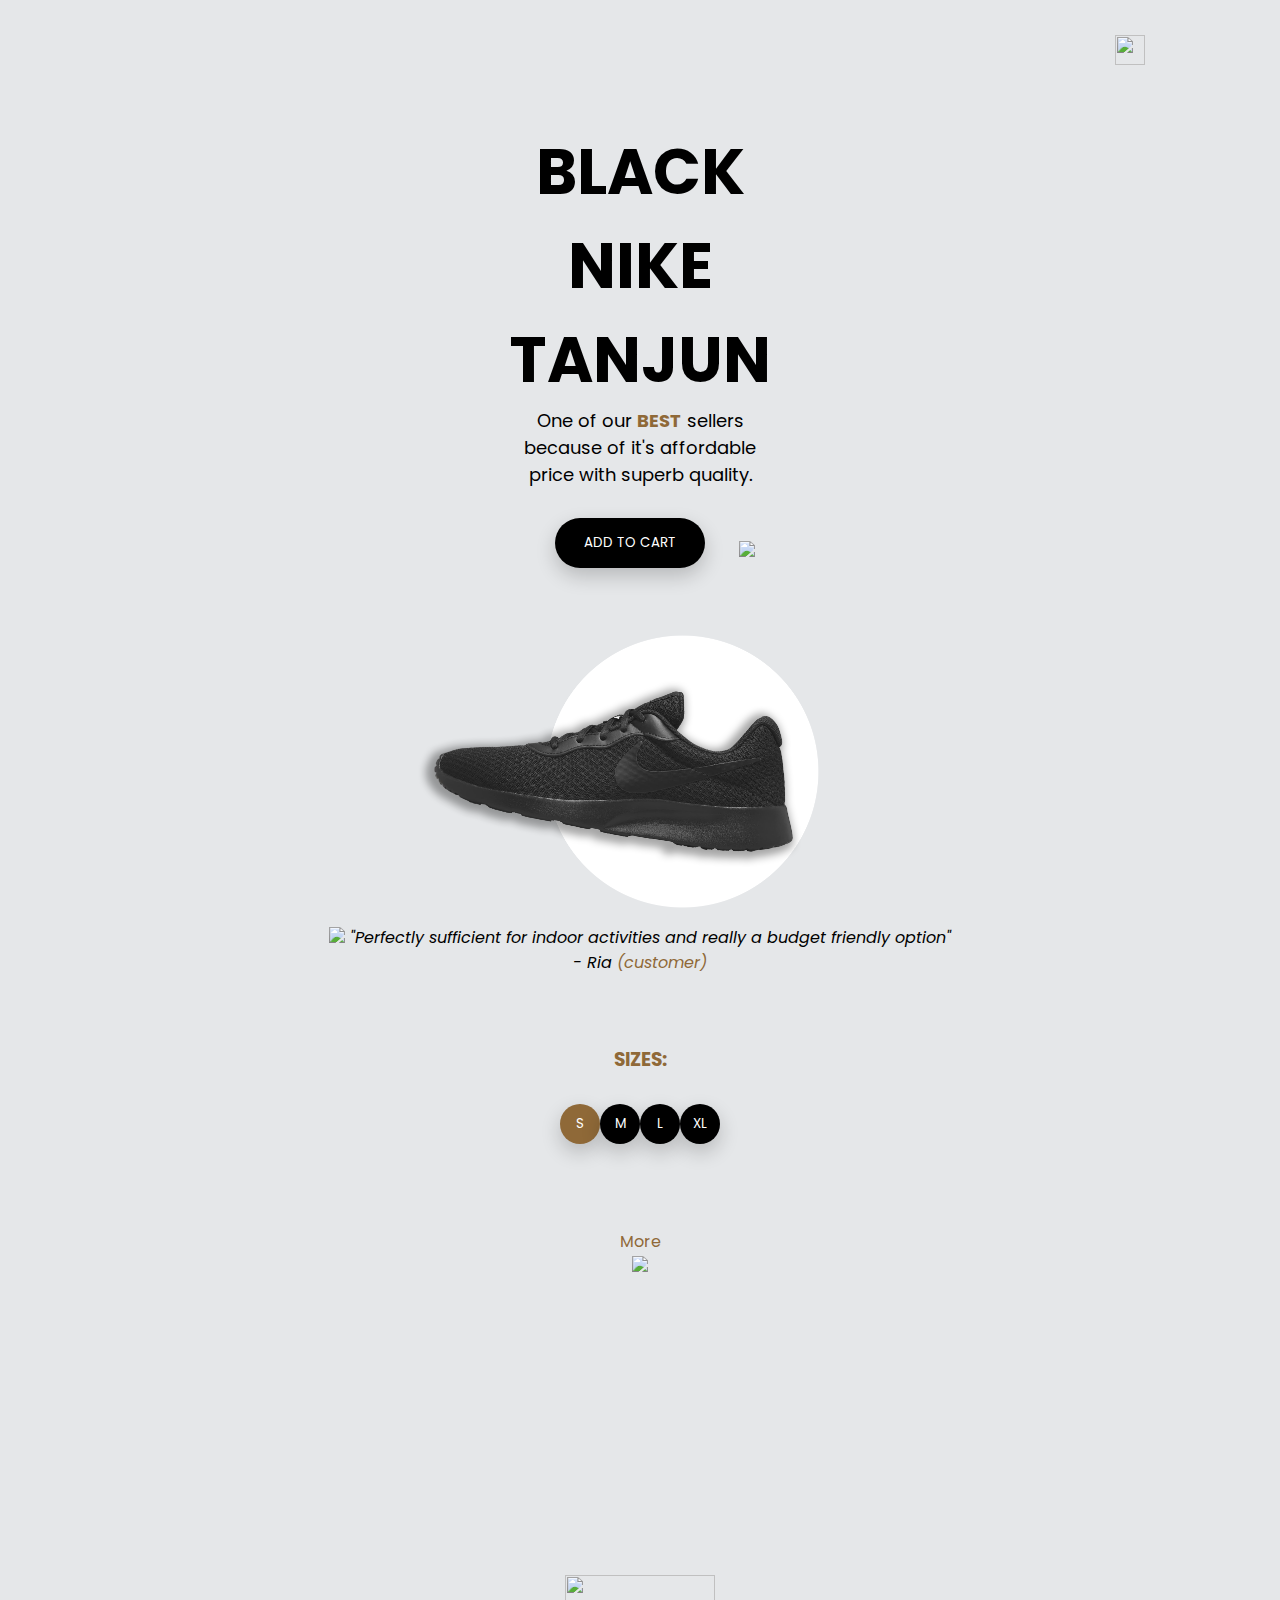
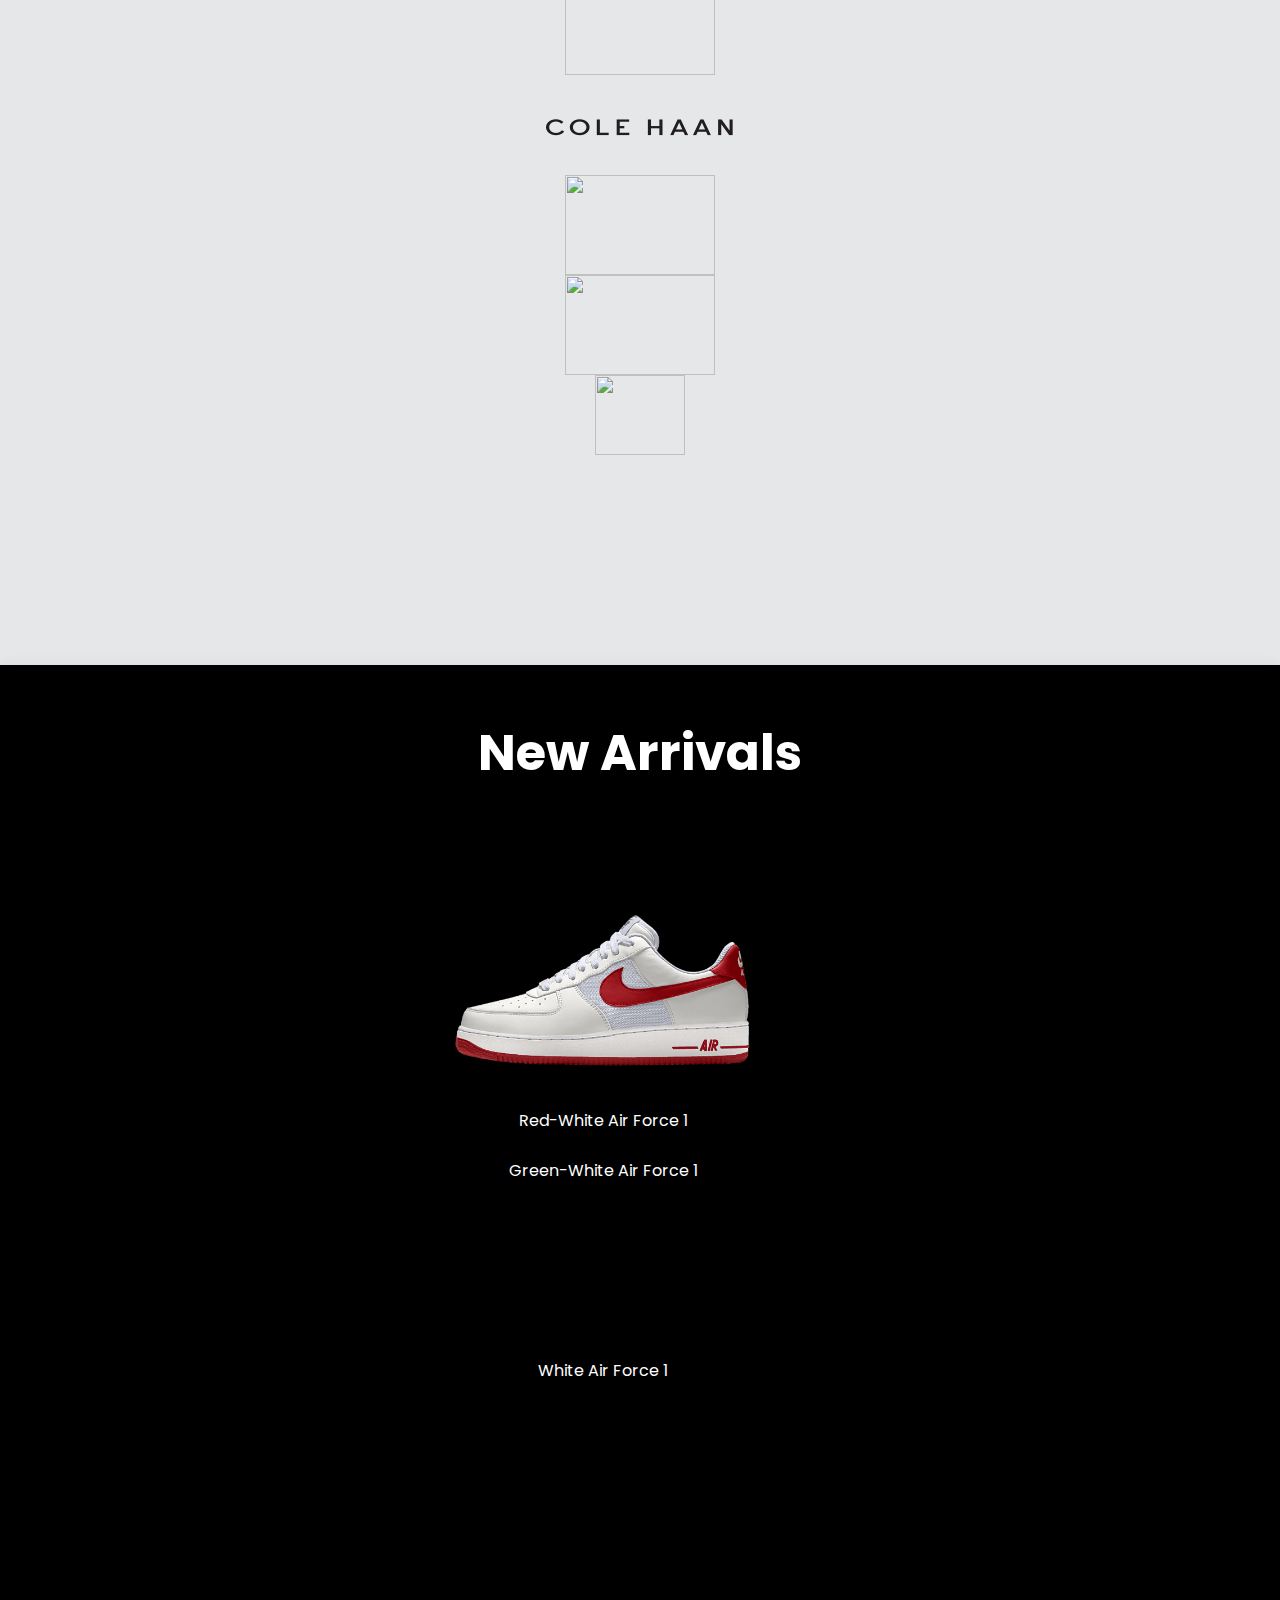
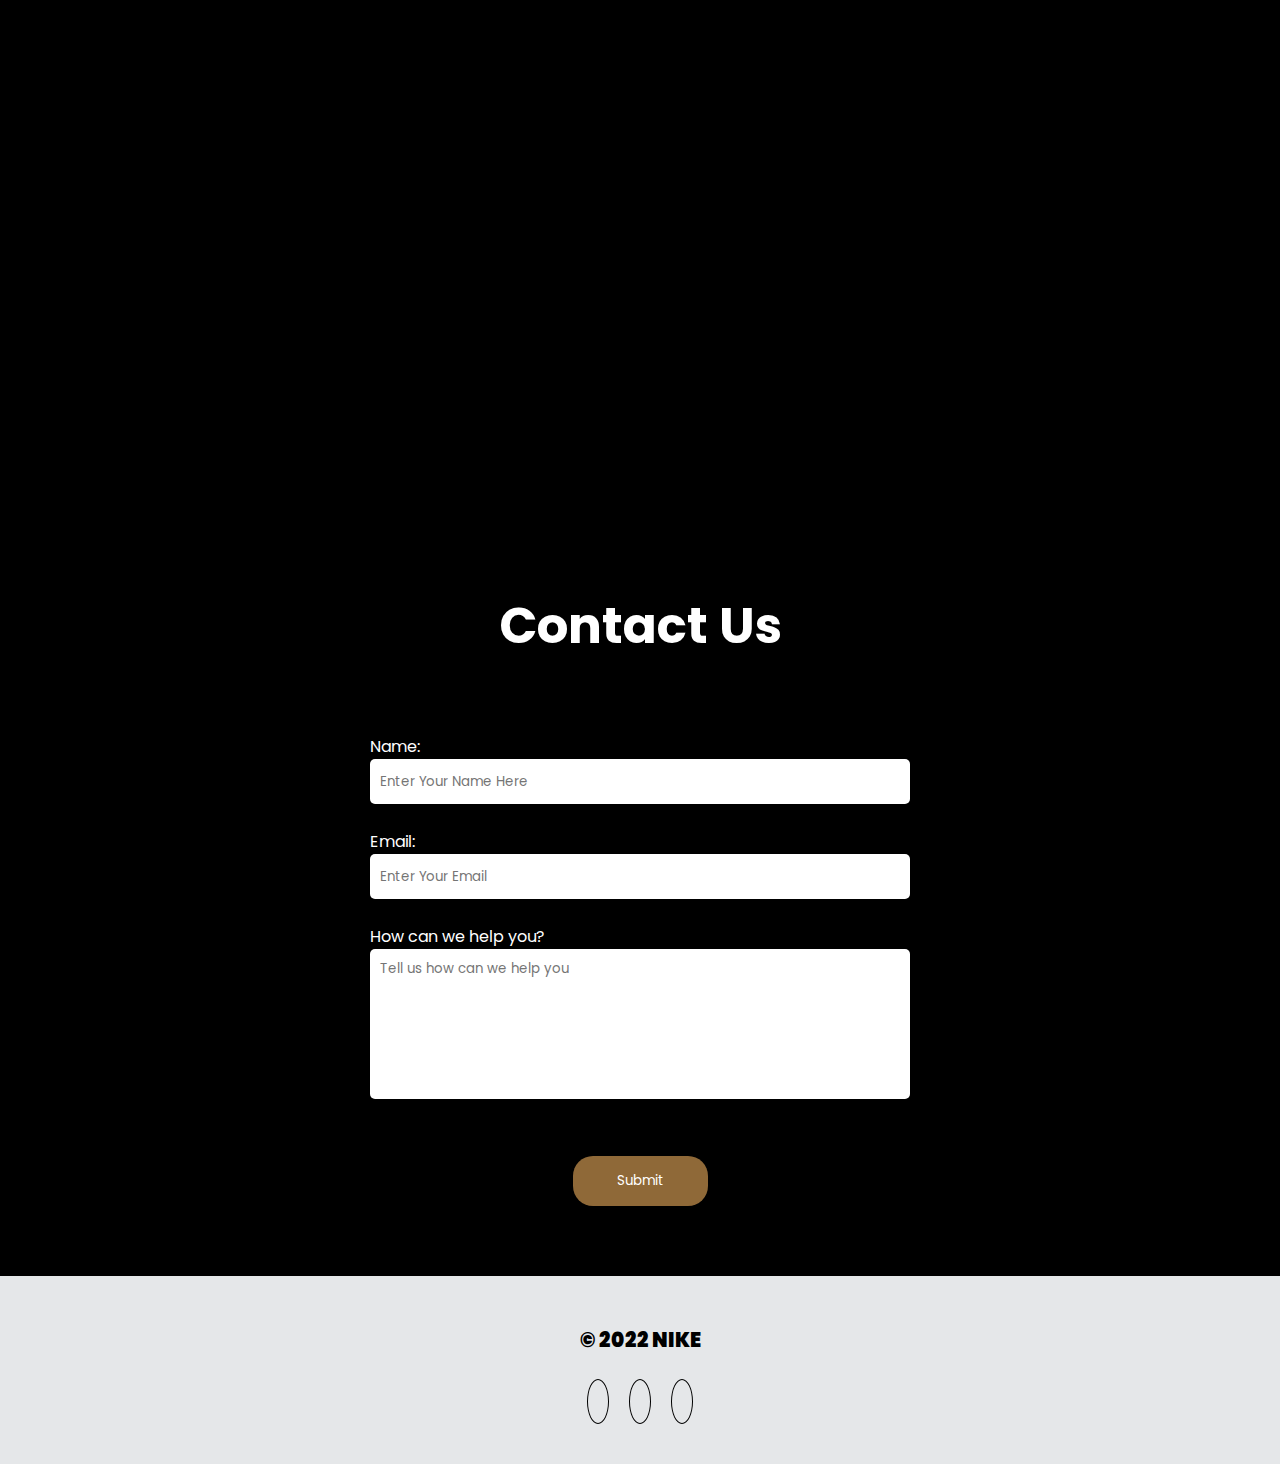
==== commit 88defd7b: "updated" ====
--- a/index.html
+++ b/index.html
@@ -6,7 +6,7 @@
   <meta name="viewport" content="width=device-width, initial-scale=1.0">
   <title>NIKE | Just Do It</title>
   <link rel="stylesheet" href="styles.css">
-  <link rel="icon" type="image/png" href="assets/icon.png">
+  <link rel="icon" type="image/png" href="https://cdn.freebiesupply.com/logos/large/2x/nike-4-logo-png-transparent.png">
   <script src="https://kit.fontawesome.com/b87f4958ef.js" crossorigin="anonymous"></script>
 </head>
 
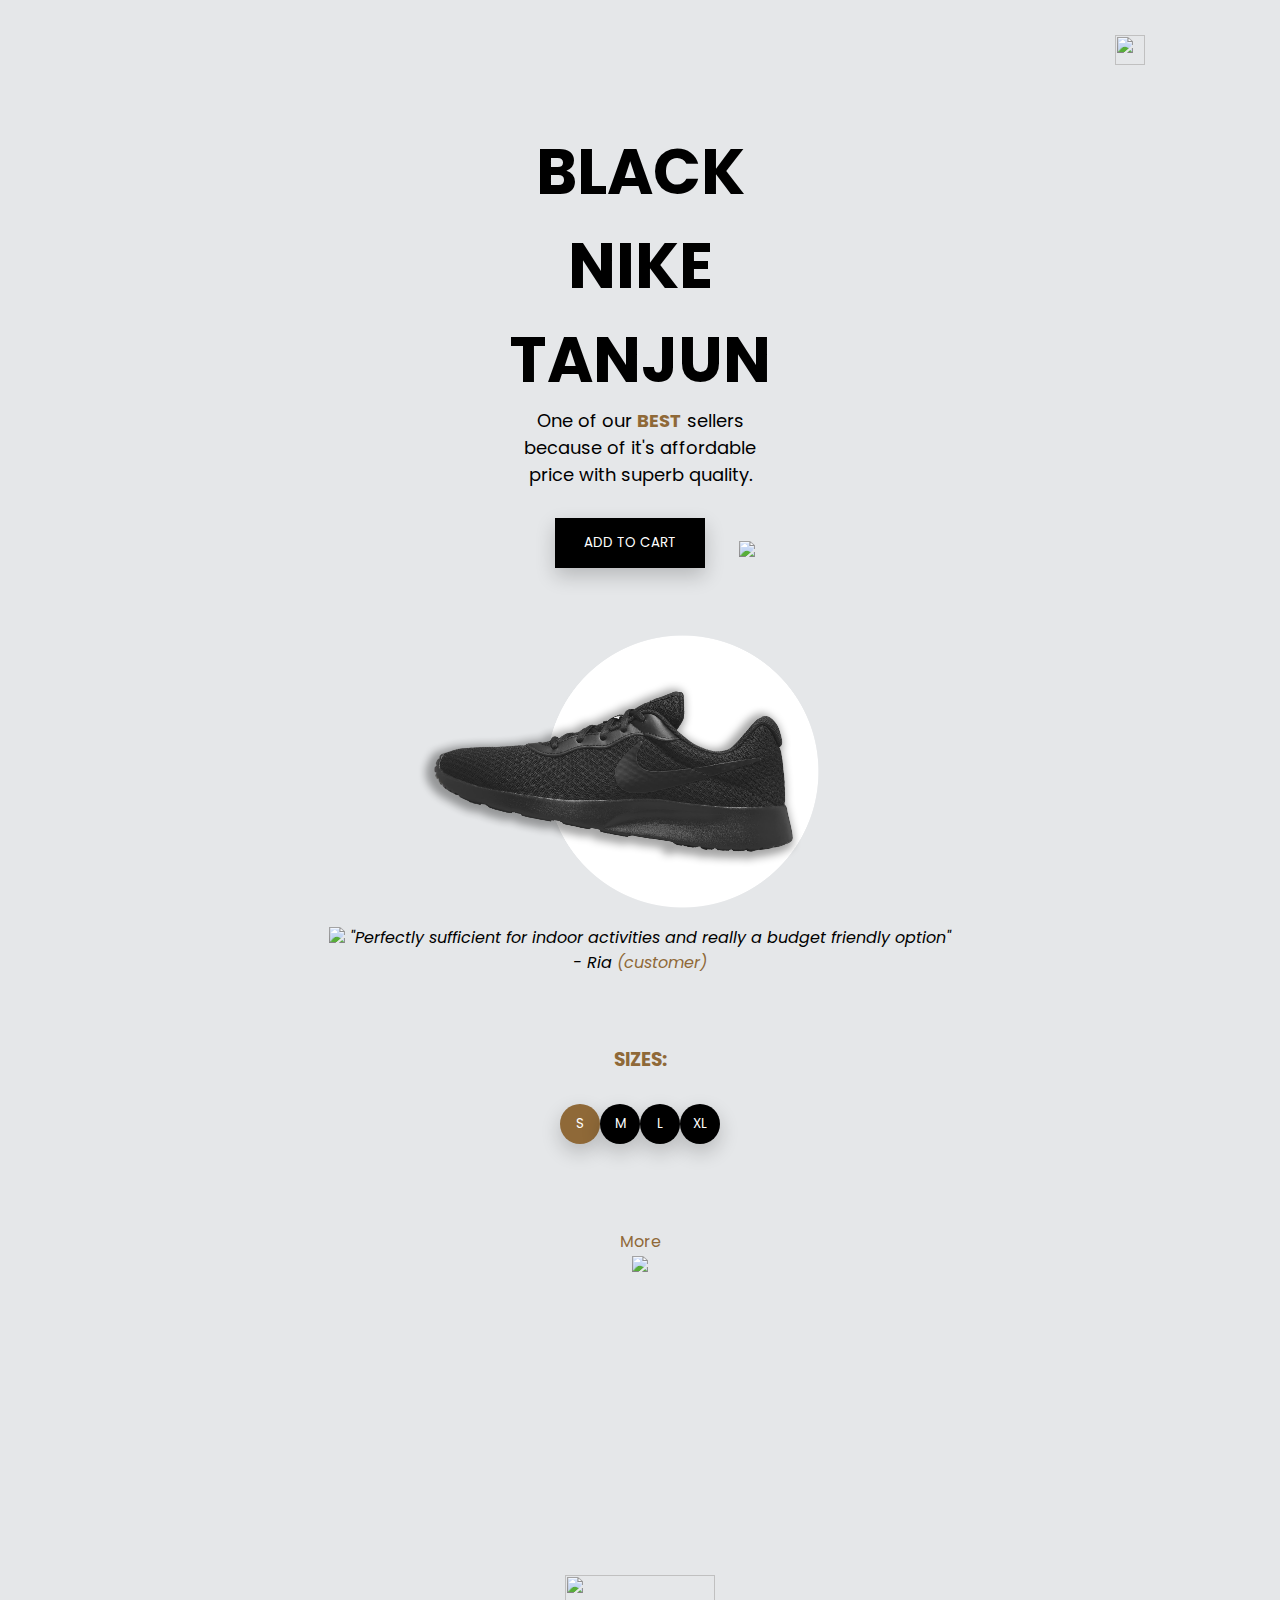
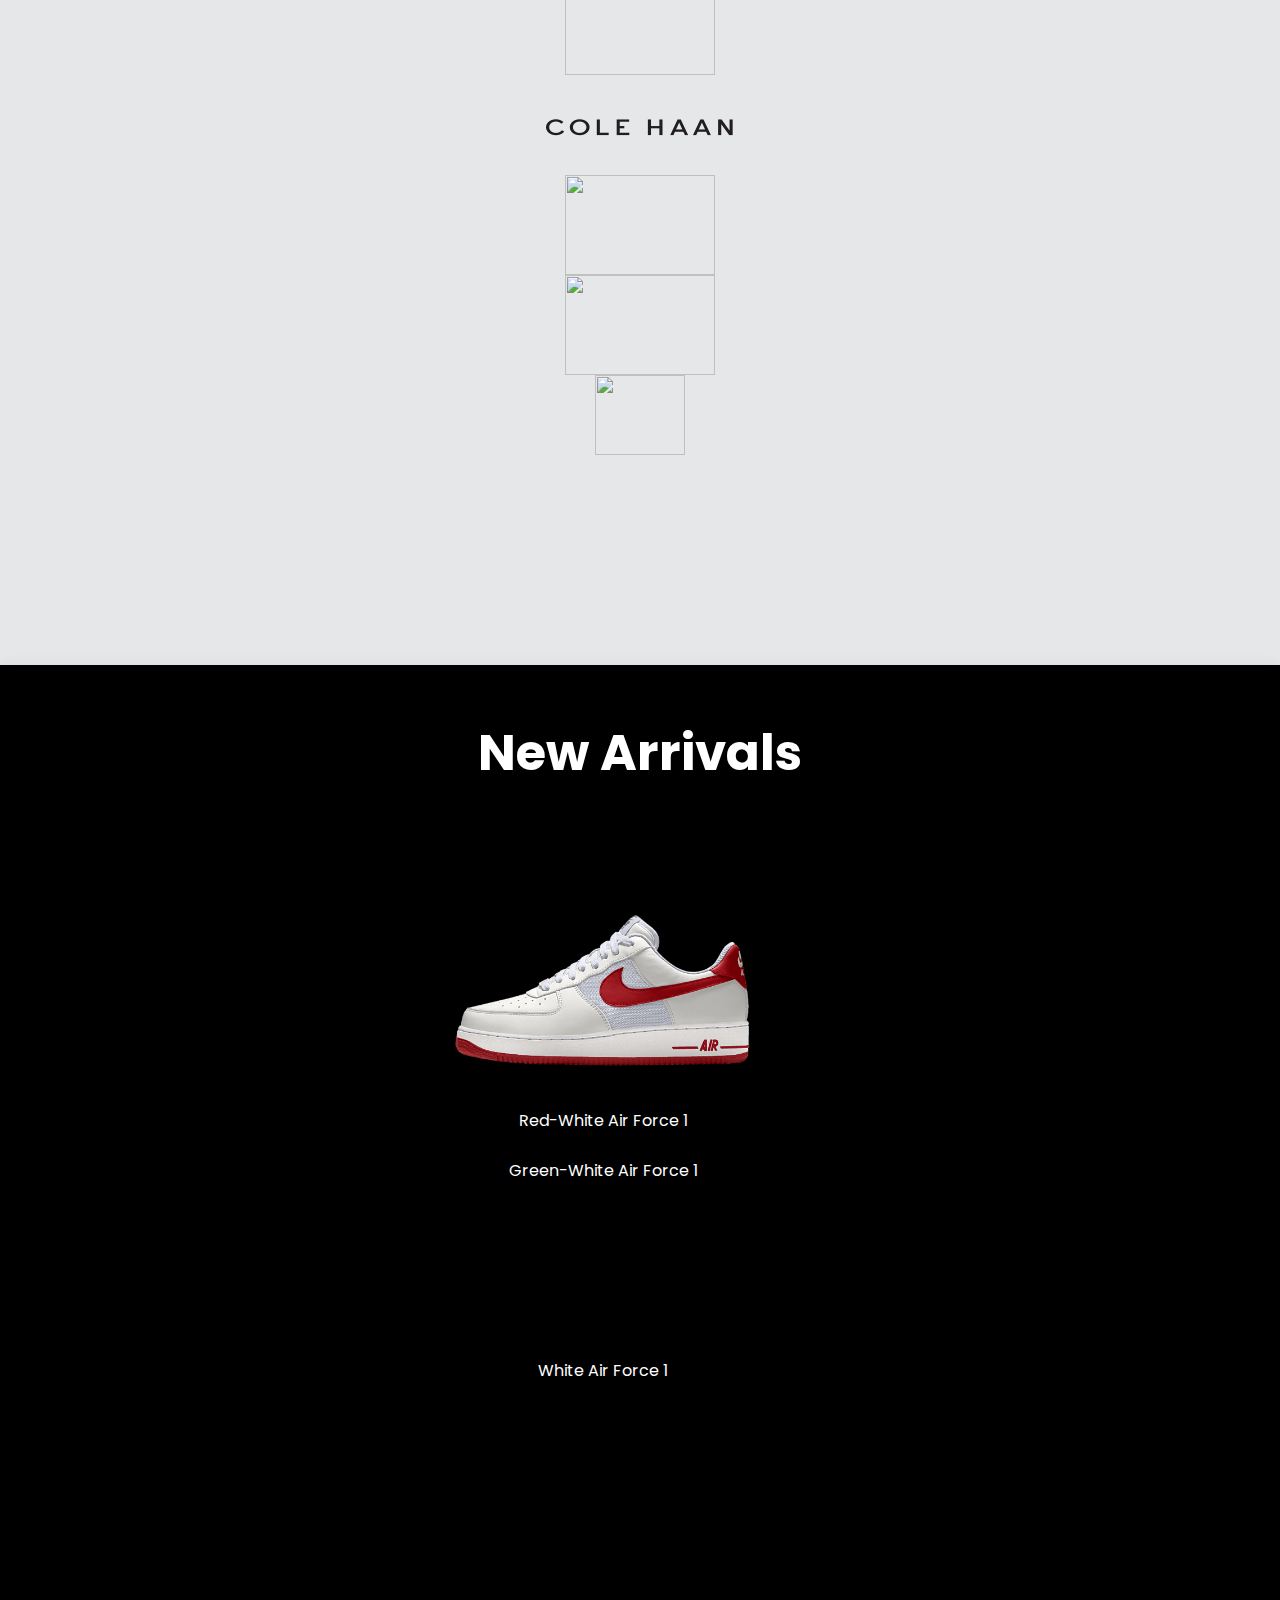
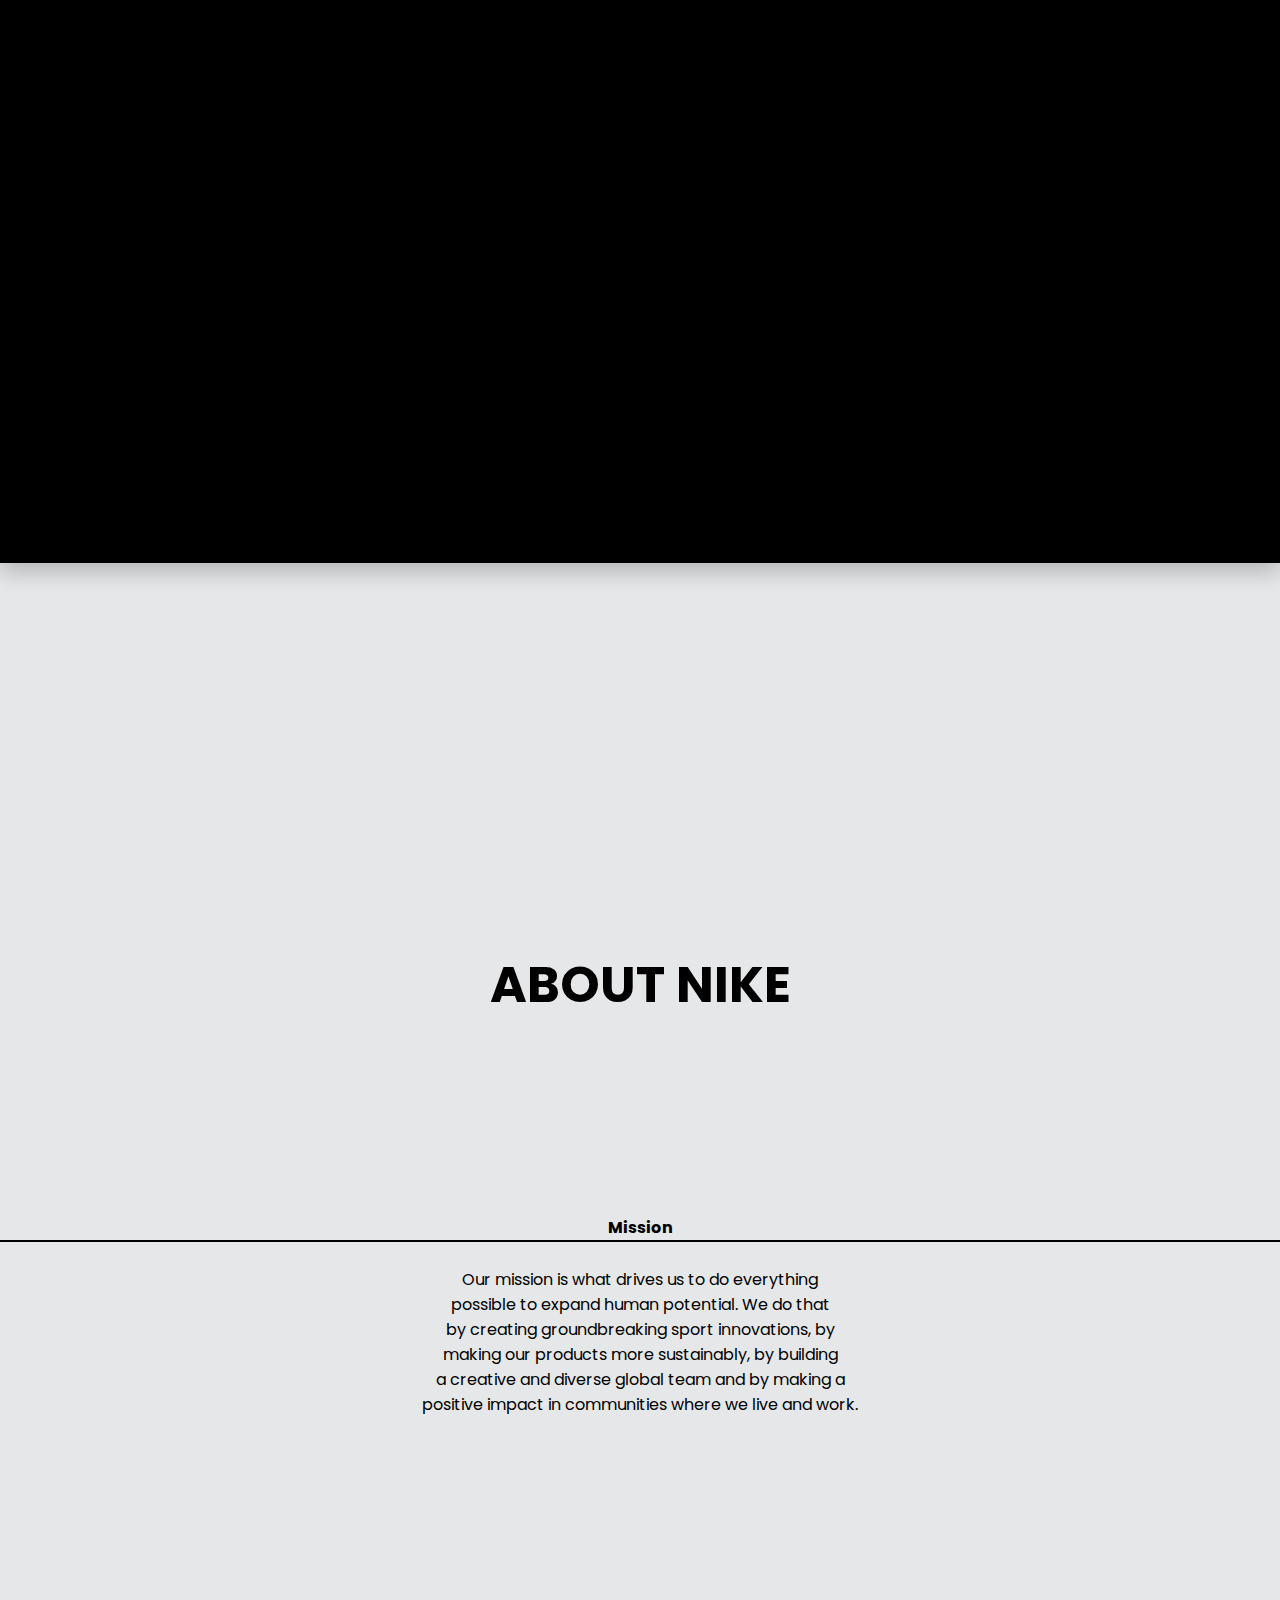
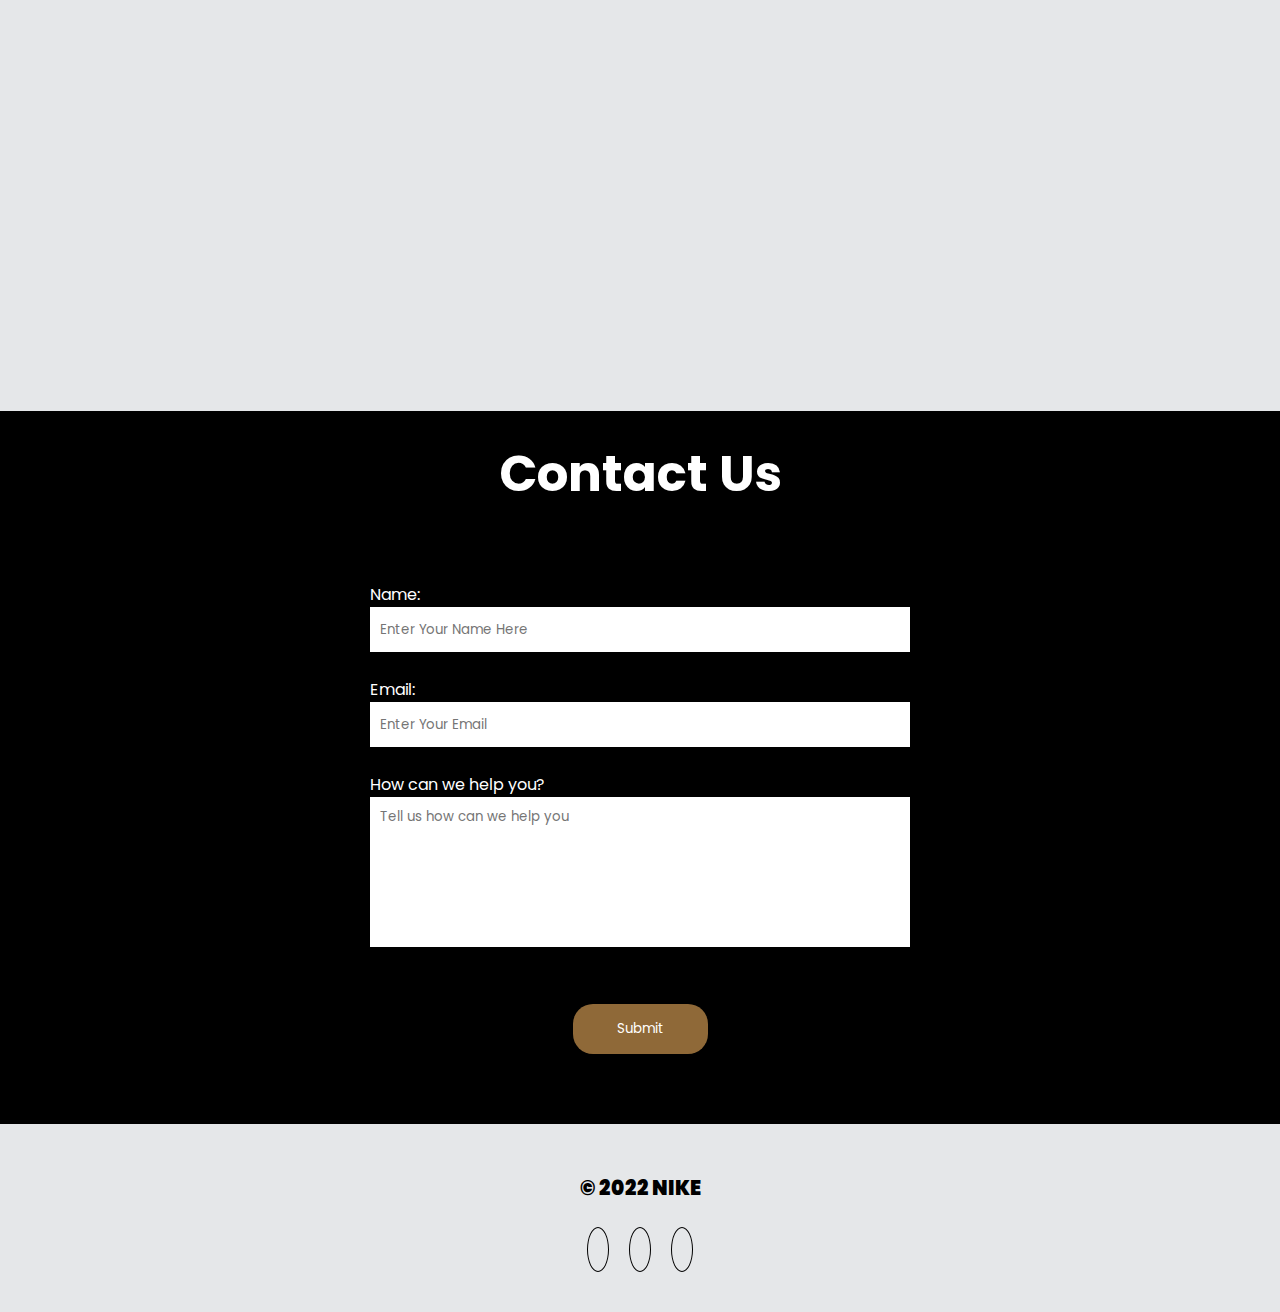
==== commit ff47d5b0: "updated" ====
--- a/index.html
+++ b/index.html
@@ -17,6 +17,7 @@
       <div class="navlinks" id="nav-links">
         <a href="#home" class="active">Home</a>
         <a href="#products">Products</a>
+        <a href="#about">About</a>
         <a href="#contact">Contact</a>
       </div>
       <button class="search">Search</button>
@@ -115,6 +116,30 @@
     <br><br>
   </section>
 
+  <div class="about-container" id="about">
+    <h1>ABOUT NIKE</h1>
+    <div class="about">
+      <div class="about-text">
+        <p class="about-title">
+          Mission
+        </p>
+        <br>
+        <p>
+          Our mission is what drives us to do everything<br>
+          possible to expand human potential. We do that<br>
+          by creating groundbreaking sport innovations, by<br>
+          making our products more sustainably, by building <br>
+          a creative and diverse global team and by making a<br>
+          positive impact in communities where we live and work.
+        </p>
+      </div>
+      <div class="about-img">
+        <img src="https://images.unsplash.com/photo-1604837064090-73affa082090?ixlib=rb-1.2.1&ixid=MnwxMjA3fDB8MHxwaG90by1wYWdlfHx8fGVufDB8fHx8&auto=format&fit=crop&w=668&q=80" alt="" class="about-right">
+      </div>
+    </div>
+  </div>
+  <br><br><br>
+
   <section class="section3" id="contact">
     <div class="page-container">
       <div class="parent-container">
--- a/styles.css
+++ b/styles.css
@@ -45,7 +45,6 @@
   color: white;
   left: 50px;
   position: relative;
-  border-radius: 30px;
 }
 
 .search:hover {
@@ -245,7 +244,6 @@
   color: white;
   -webkit-transition: .2s ease-in-out 0s;
   transition: .2s ease-in-out 0s;
-  border-radius: 30px;
 }
 
 .section1 .add-to-cart:hover {
@@ -303,7 +301,6 @@
 .section2 {
   margin: 15vh;
   background-color: black;
-  border-radius: 90px;
   -webkit-box-shadow: 0px 10px 20px rgba(0, 0, 0, 0.2);
           box-shadow: 0px 10px 20px rgba(0, 0, 0, 0.2);
 }
@@ -372,6 +369,43 @@
   width: 120vh;
   height: 60vh;
   border-radius: 50px;
+}
+
+.about-container h1 {
+  text-align: center;
+  font-size: 50px;
+}
+
+.about {
+  display: -webkit-box;
+  display: -ms-flexbox;
+  display: flex;
+  -webkit-box-orient: horizontal;
+  -webkit-box-direction: normal;
+      -ms-flex-direction: row;
+          flex-direction: row;
+  text-align: justify;
+  -webkit-box-pack: center;
+      -ms-flex-pack: center;
+          justify-content: center;
+  margin: 50px;
+}
+
+.about div {
+  margin: 0 70px;
+}
+
+.about .about-text {
+  padding-top: 15%;
+}
+
+.about .about-text .about-title {
+  border-bottom: black 2px solid;
+  font-weight: bold;
+}
+
+.about img {
+  width: 50vh;
 }
 
 .section3 {
@@ -413,7 +447,6 @@
 }
 
 .section3 .parent-container .right-form .form .name, .section3 .parent-container .right-form .form .email, .section3 .parent-container .right-form .form .message {
-  border-radius: 5px;
   width: 60vh;
   height: 5vh;
   border-style: none;
@@ -608,7 +641,6 @@
   }
   .section2 {
     margin: 0;
-    border-radius: 0;
   }
   .section2 .products {
     display: -webkit-box;
@@ -627,6 +659,26 @@
   .section2 iframe {
     margin: 30px;
   }
+  .about-container {
+    padding-bottom: 20%;
+  }
+  .about-container h1 {
+    padding-top: 30%;
+  }
+  .about-container .about {
+    -webkit-box-orient: vertical;
+    -webkit-box-direction: normal;
+        -ms-flex-direction: column;
+            flex-direction: column;
+    text-align: center;
+    margin: 0;
+  }
+  .about-container .about div {
+    margin: 0;
+  }
+  .about-container .about img {
+    padding-top: 20%;
+  }
   .section3 {
     display: -webkit-box;
     display: -ms-flexbox;
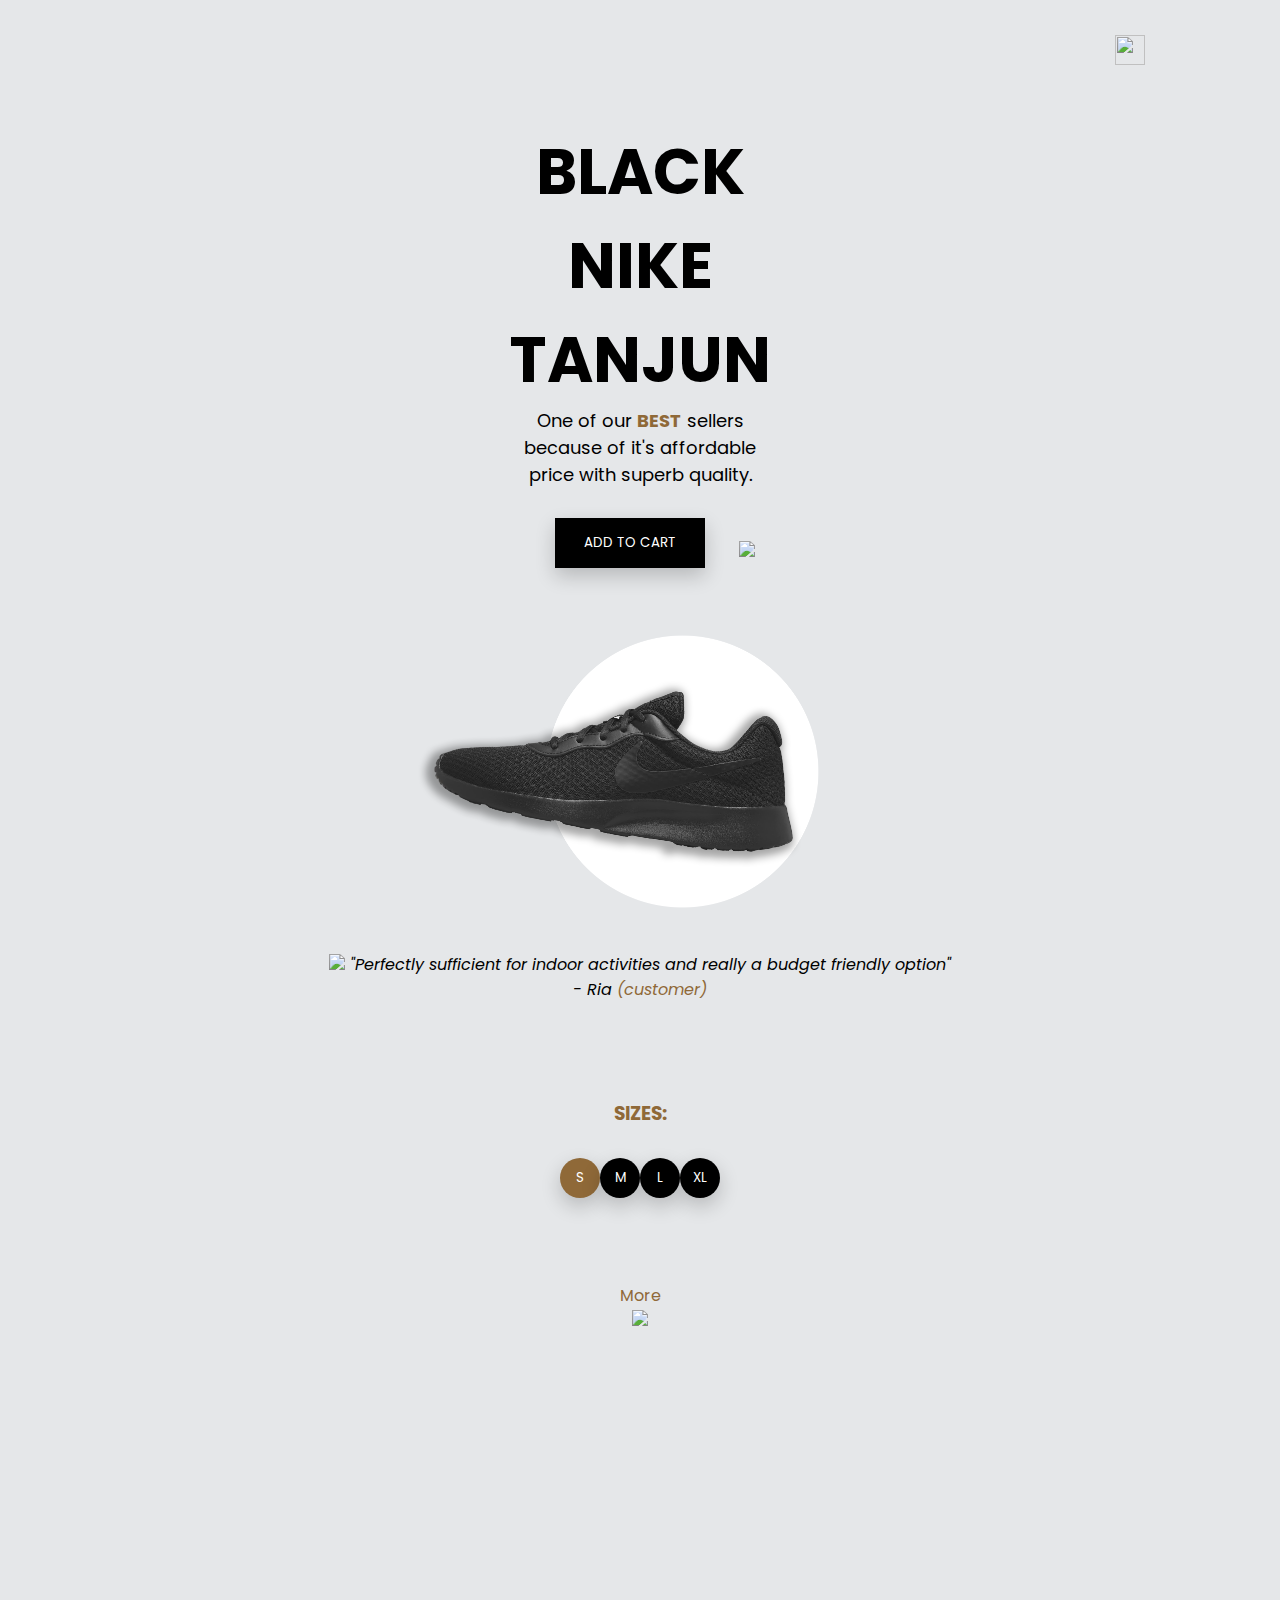
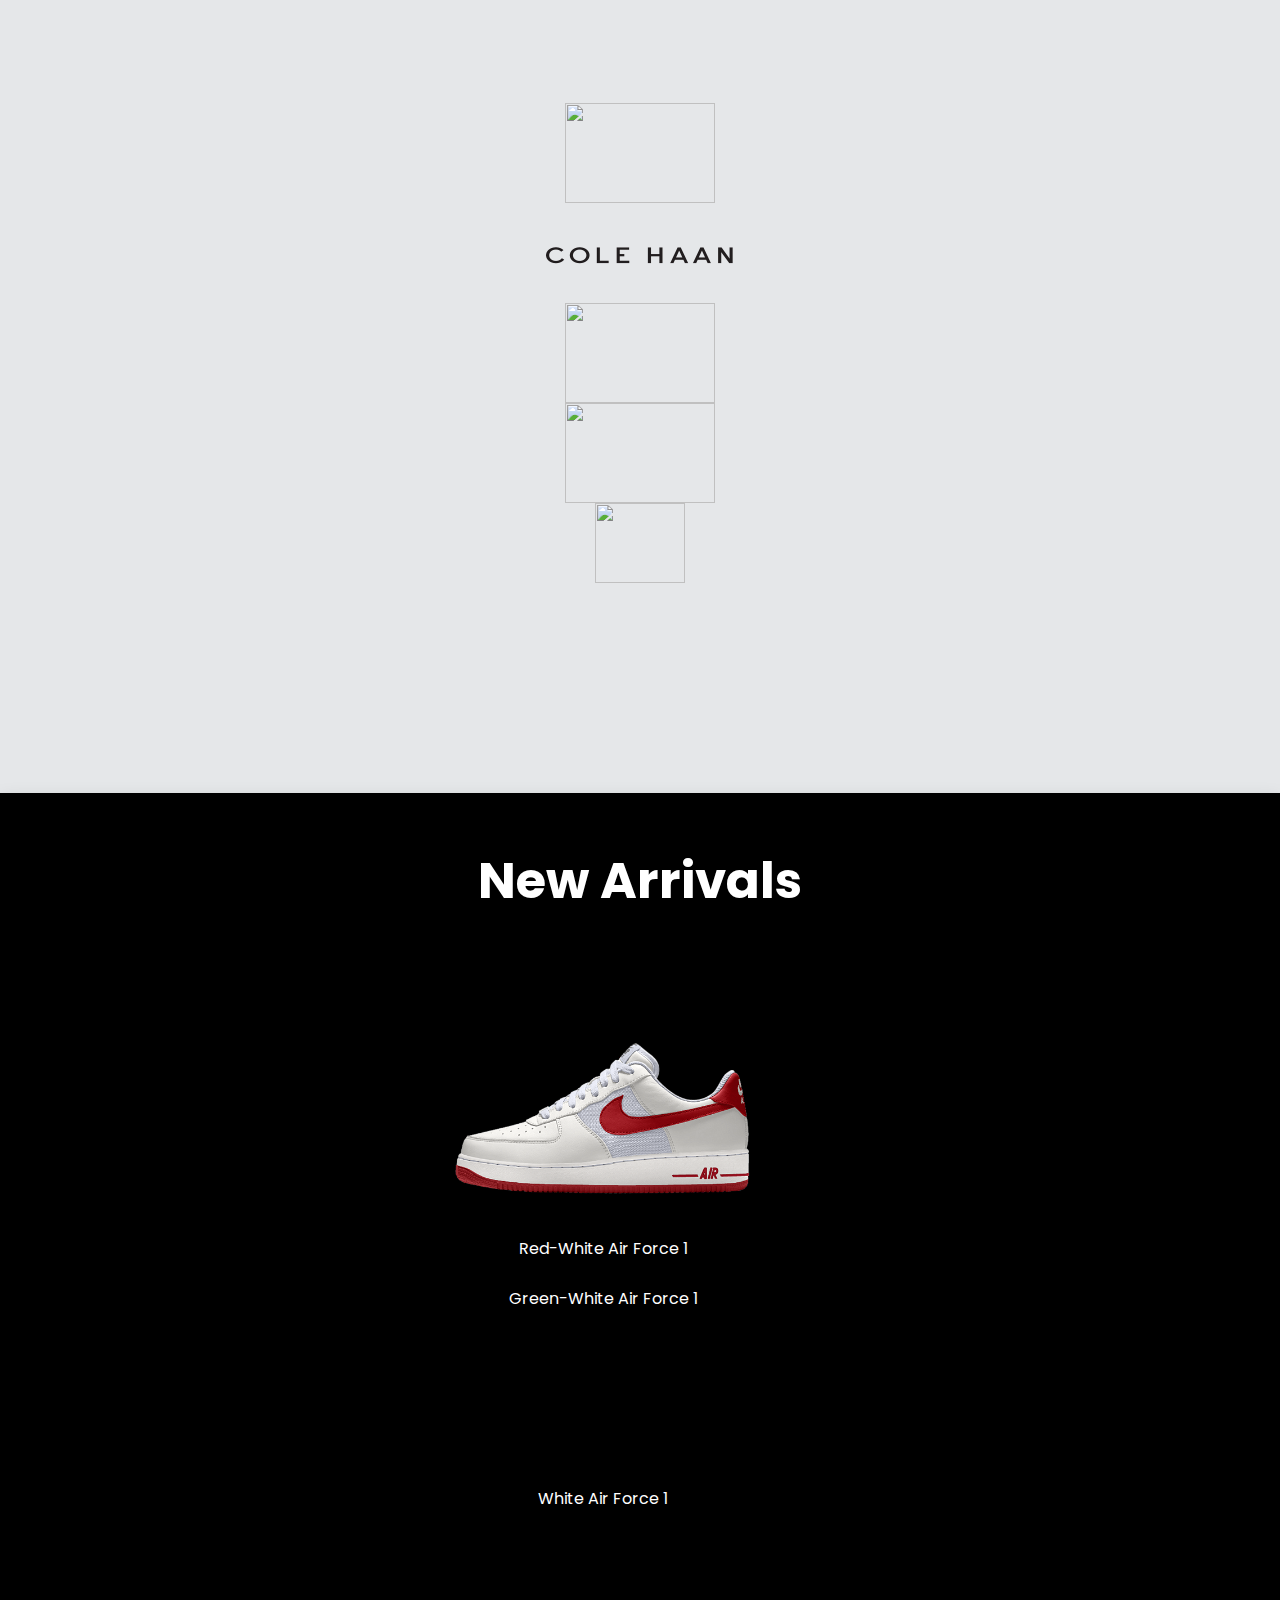
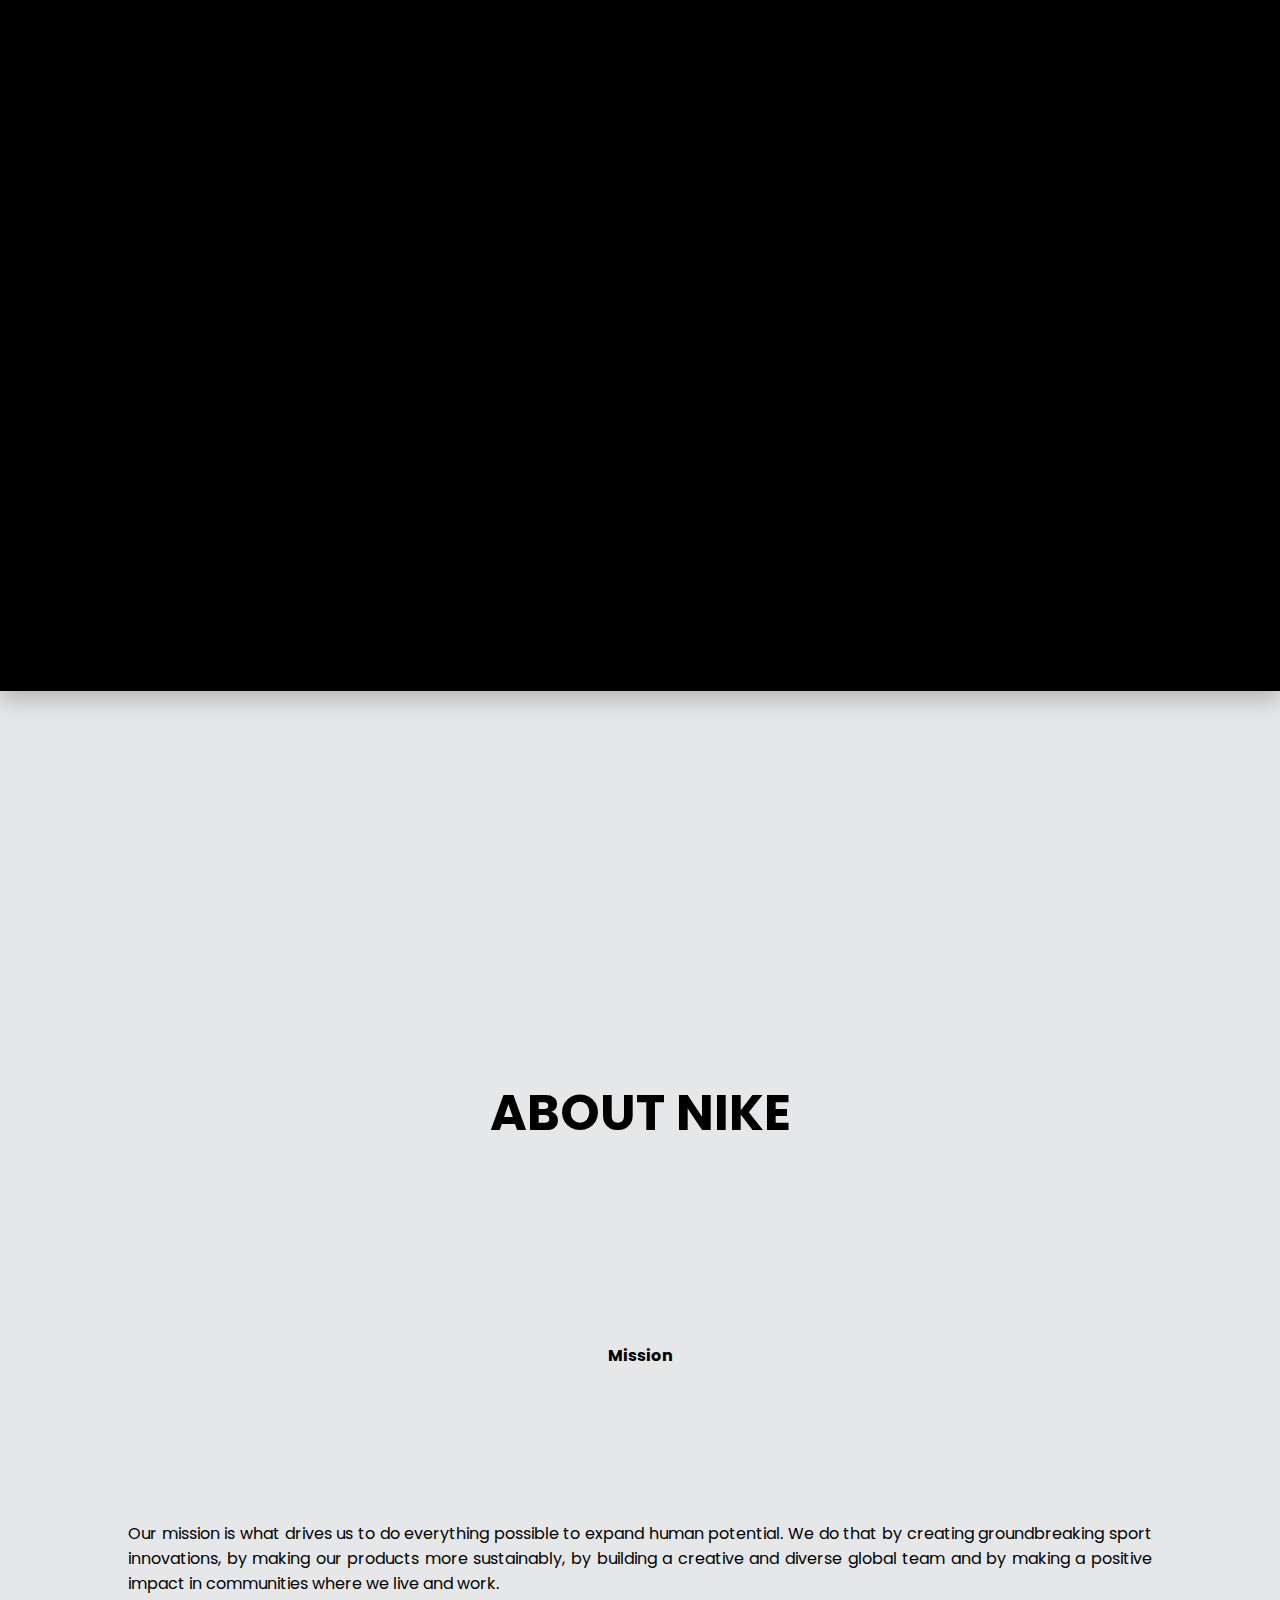
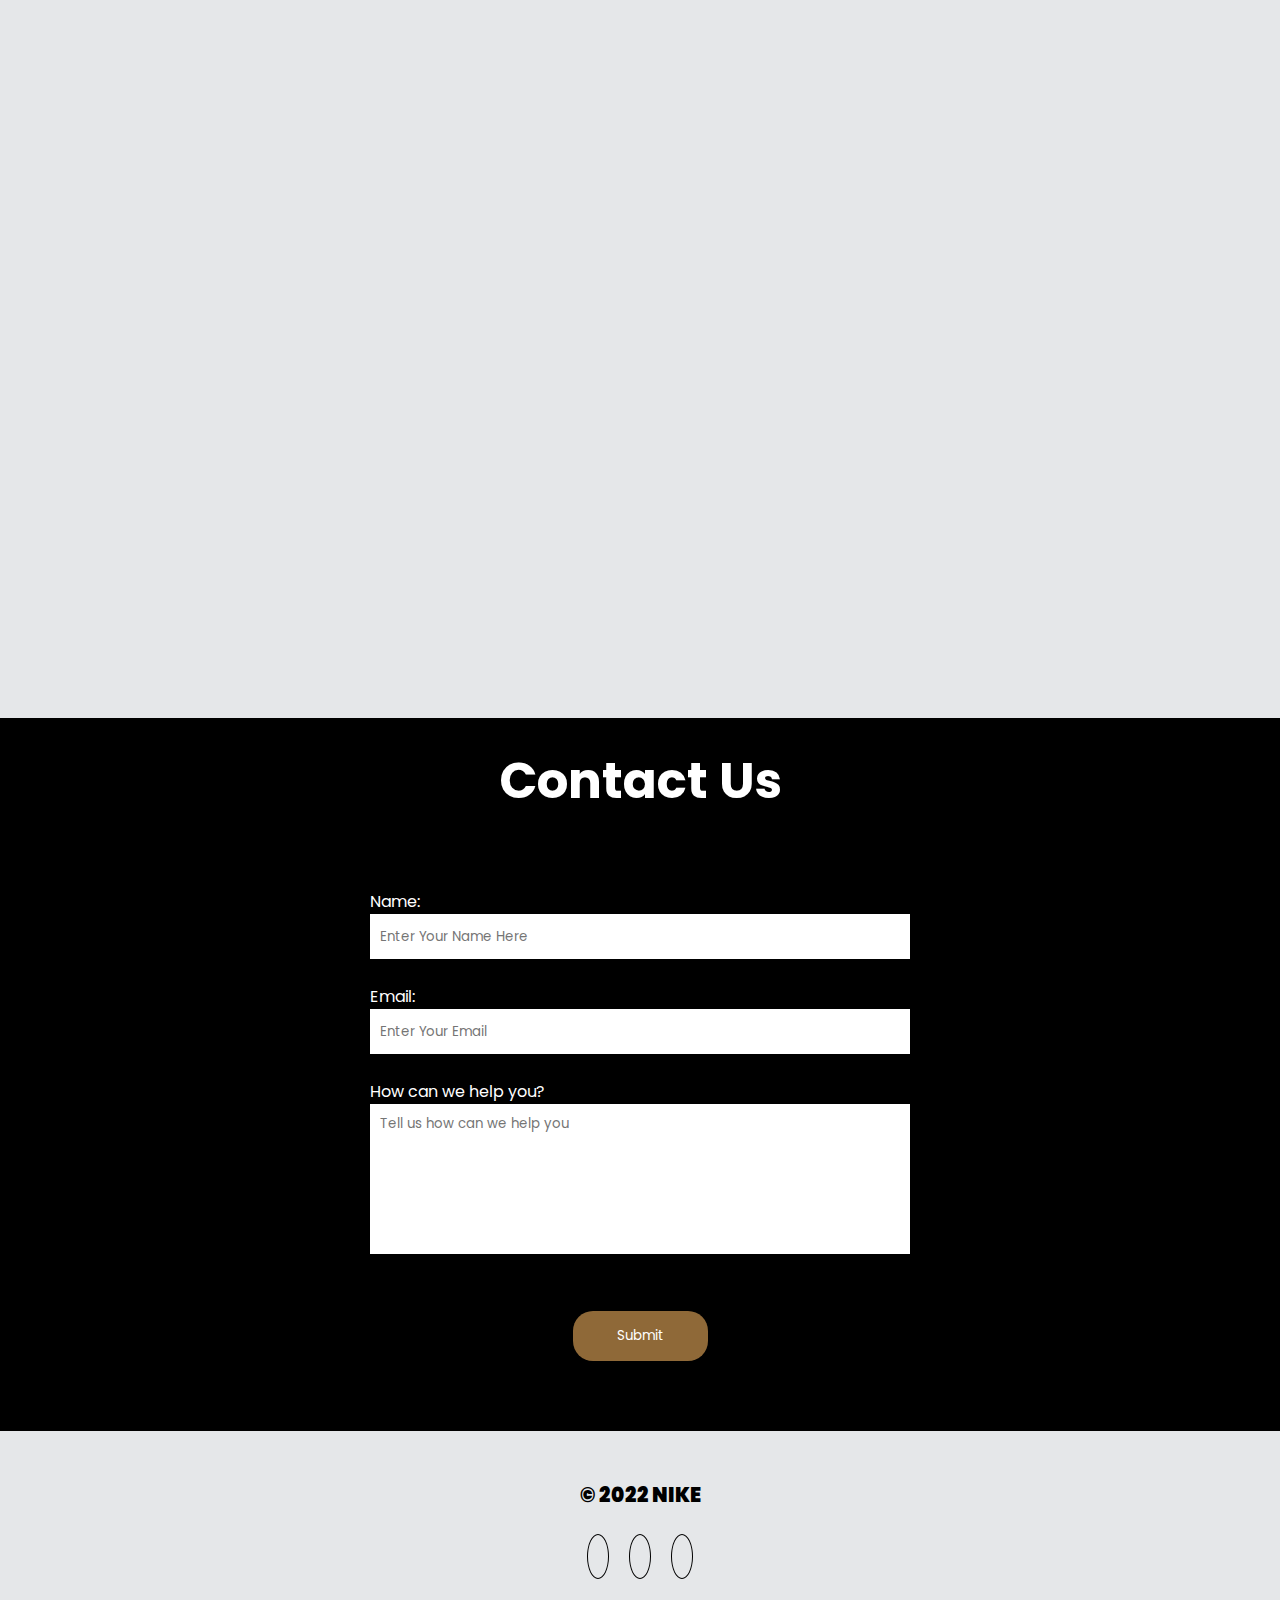
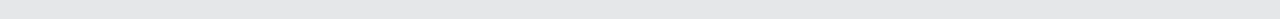
==== commit 854c7e69: "updated" ====
--- a/index.html
+++ b/index.html
@@ -124,12 +124,12 @@
           Mission
         </p>
         <br>
-        <p>
-          Our mission is what drives us to do everything<br>
-          possible to expand human potential. We do that<br>
-          by creating groundbreaking sport innovations, by<br>
-          making our products more sustainably, by building <br>
-          a creative and diverse global team and by making a<br>
+        <p class="about-desc">
+          Our mission is what drives us to do everything
+          possible to expand human potential. We do that
+          by creating groundbreaking sport innovations, by
+          making our products more sustainably, by building 
+          a creative and diverse global team and by making a
           positive impact in communities where we live and work.
         </p>
       </div>
--- a/styles.css
+++ b/styles.css
@@ -397,6 +397,7 @@
 
 .about .about-text {
   padding-top: 15%;
+  margin: 0 10%;
 }
 
 .about .about-text .about-title {
@@ -595,6 +596,7 @@
         -ms-flex-align: center;
             align-items: center;
     height: 100vh;
+    padding-top: 10%;
   }
   .section1 {
     margin: 0;
@@ -625,8 +627,9 @@
   .section1 .grid .review {
     position: relative;
     top: 50px;
-  }
-  .section1 .size-buttons {
+    margin: 3vh;
+  }
+  .section1 .grid .size-buttons {
     display: -webkit-box;
     display: -ms-flexbox;
     display: flex;
@@ -673,6 +676,13 @@
     text-align: center;
     margin: 0;
   }
+  .about-container .about .about-desc {
+    margin: 10%;
+    text-align: justify;
+  }
+  .about-container .about .about-title {
+    border-bottom: none;
+  }
   .about-container .about div {
     margin: 0;
   }
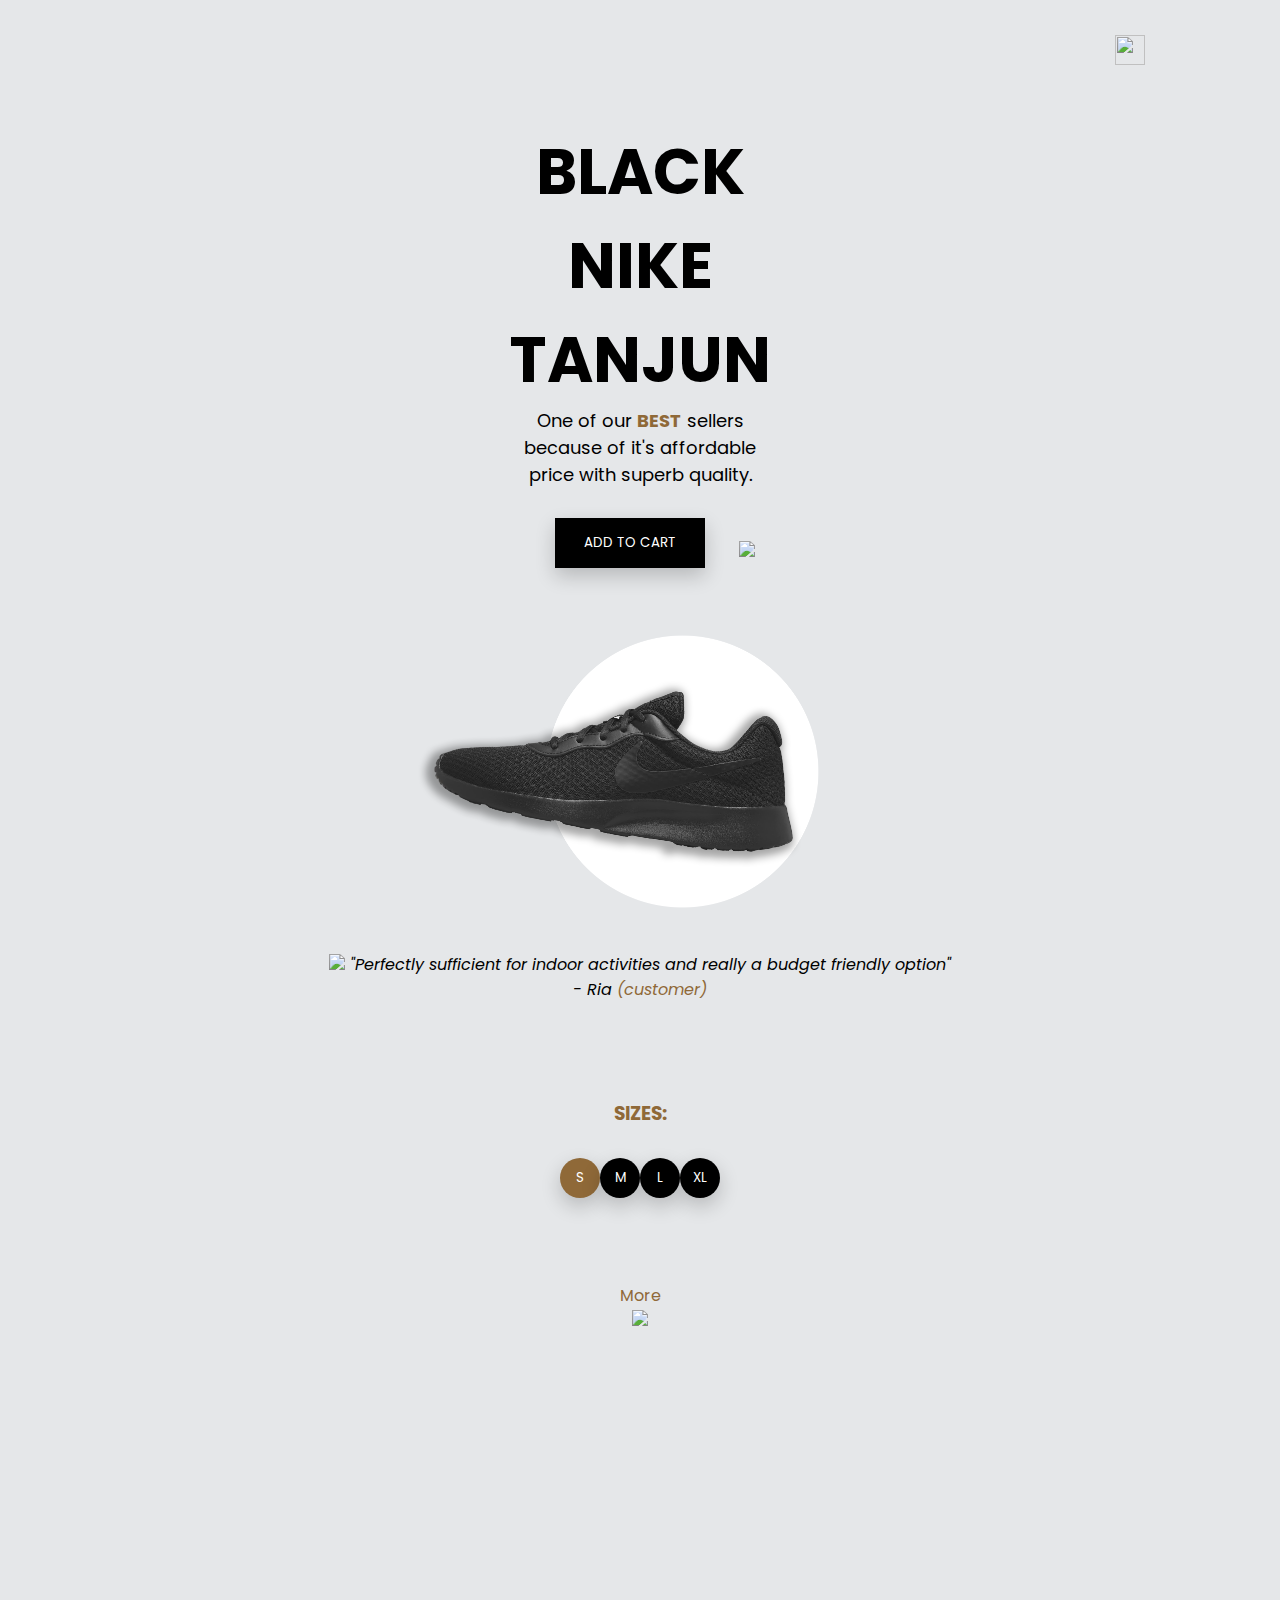
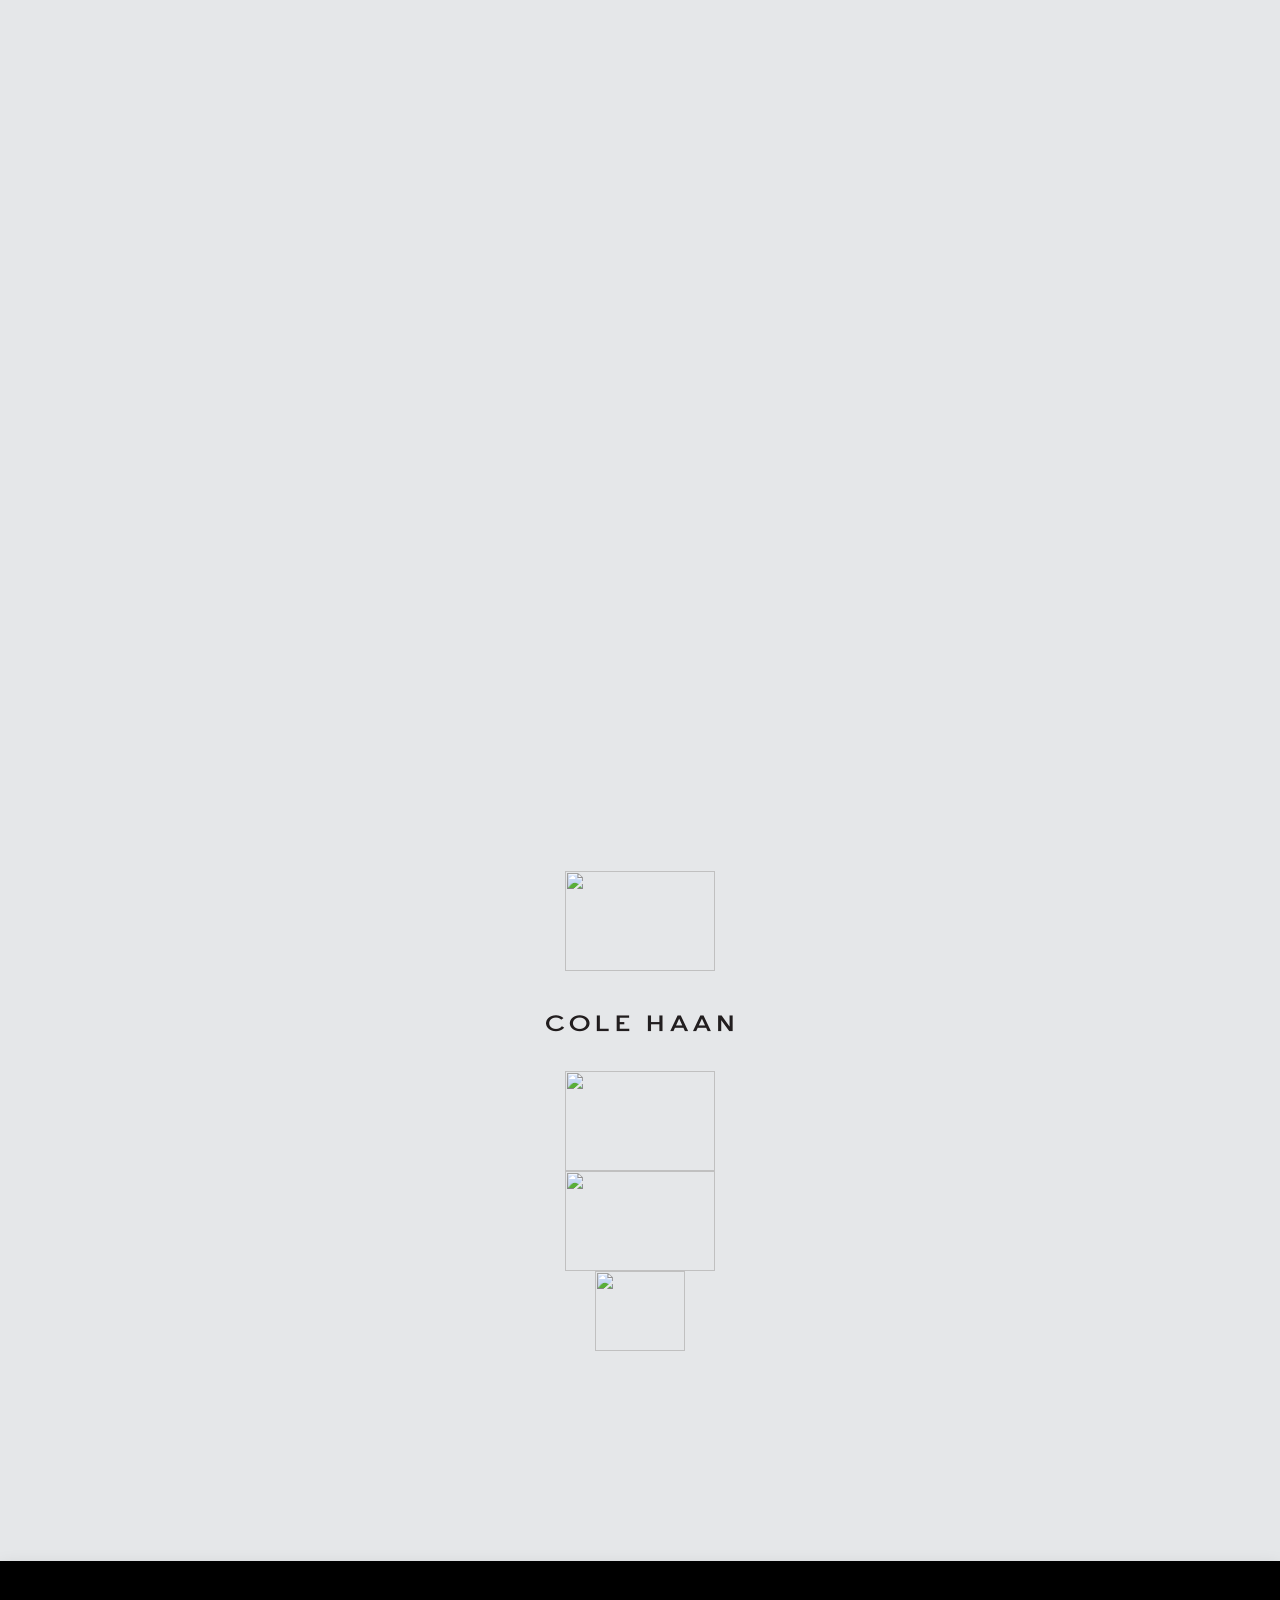
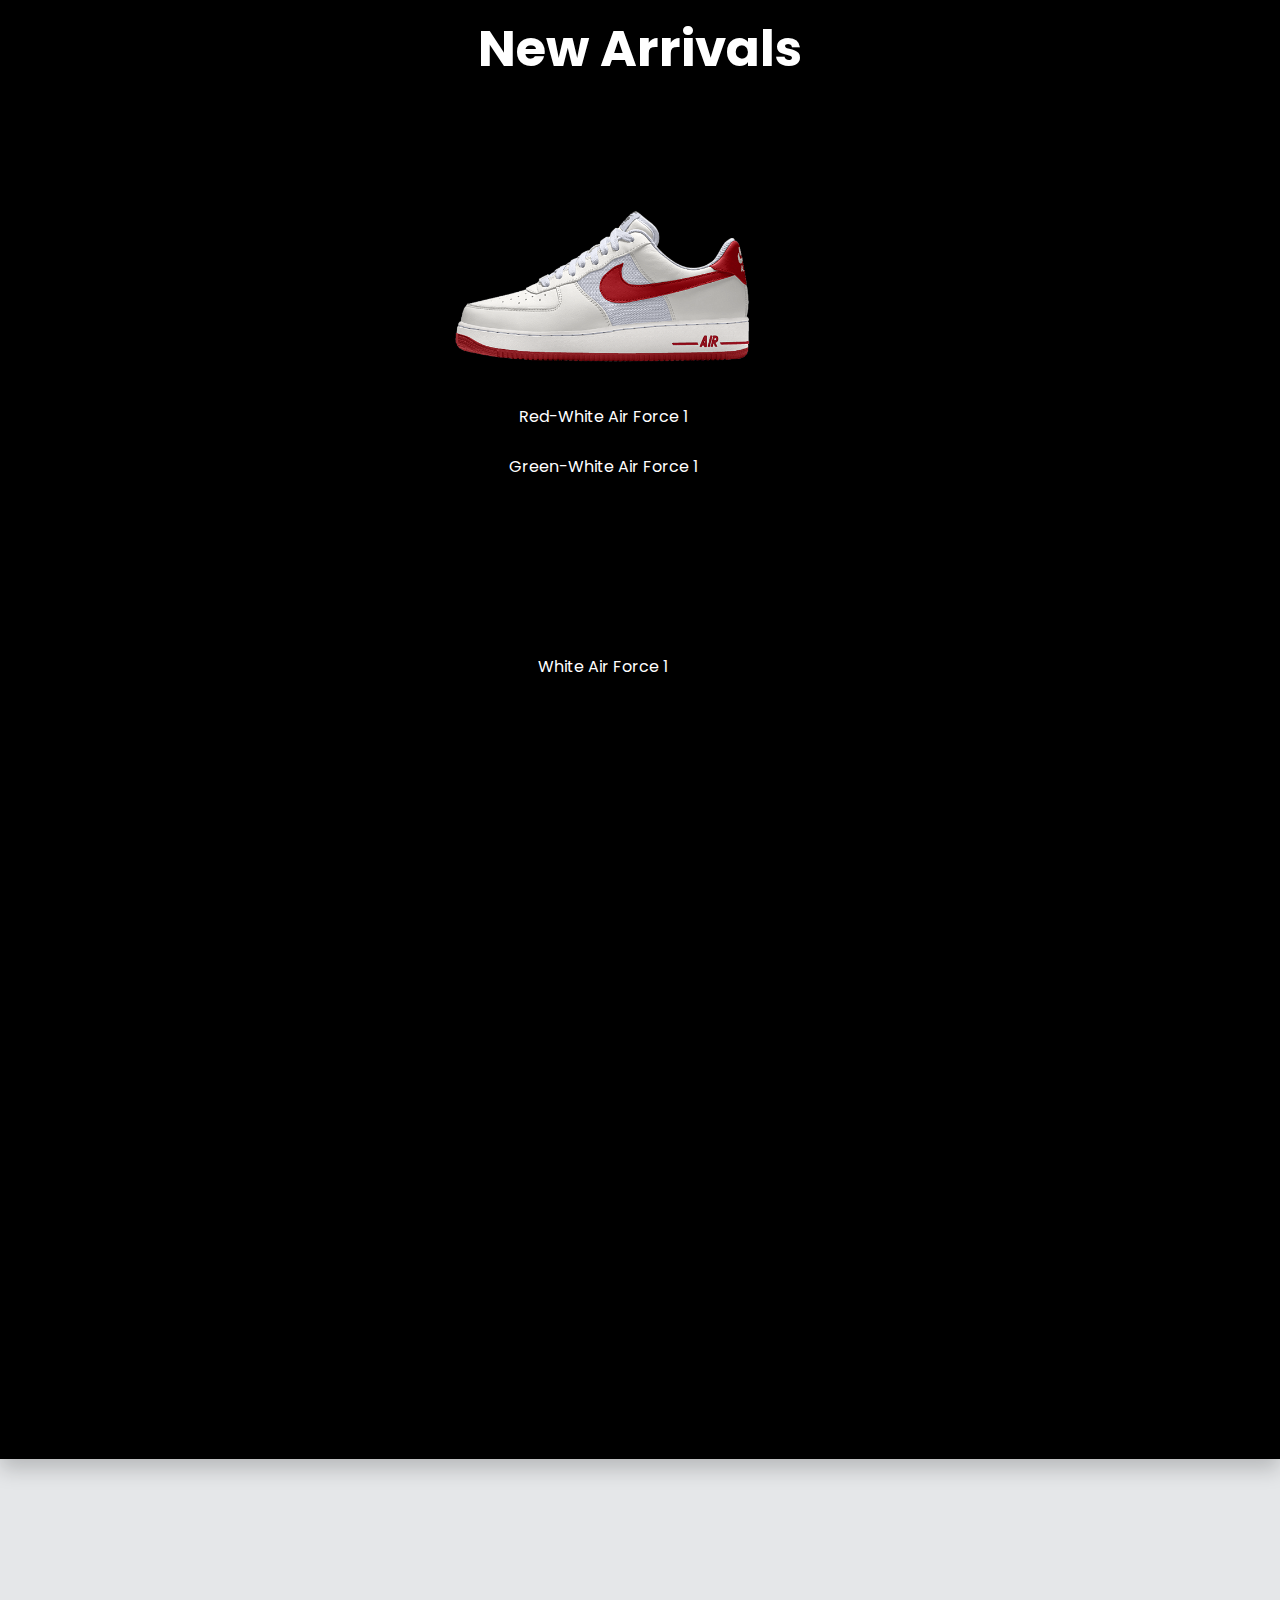
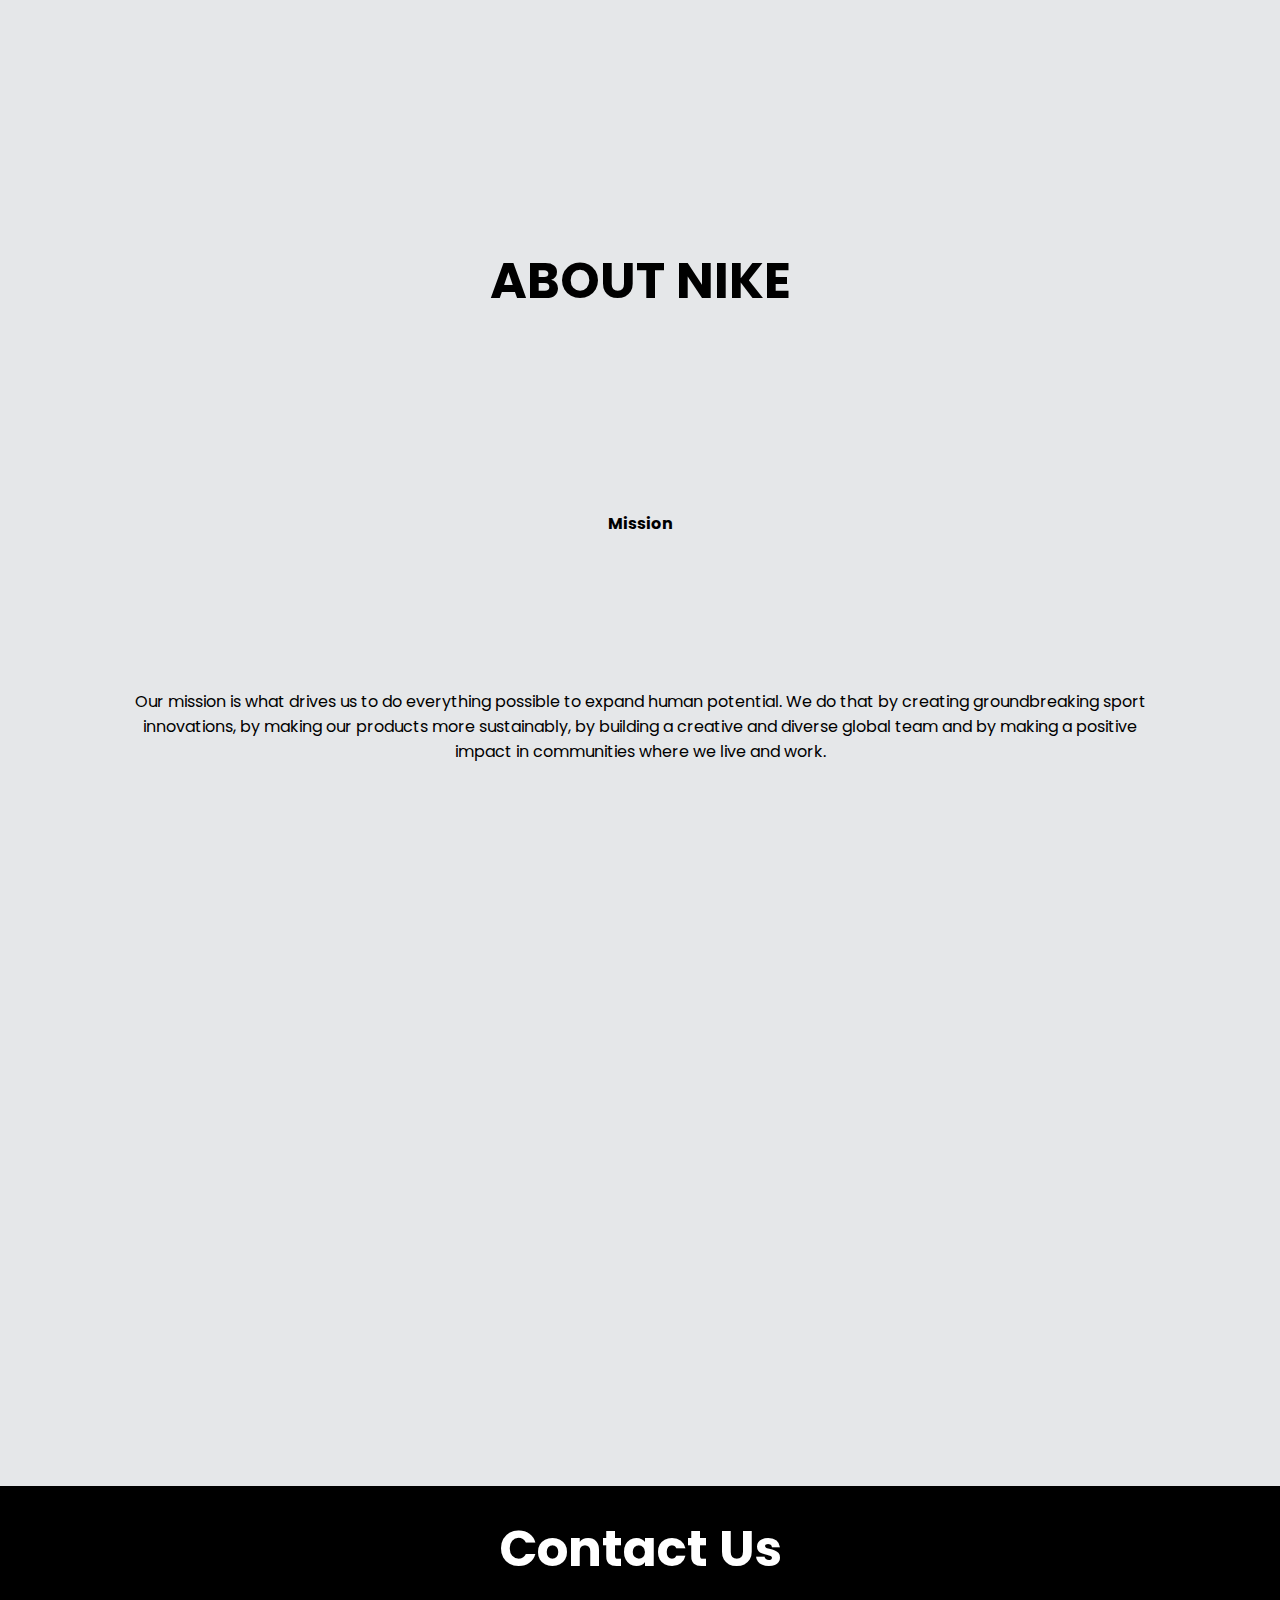
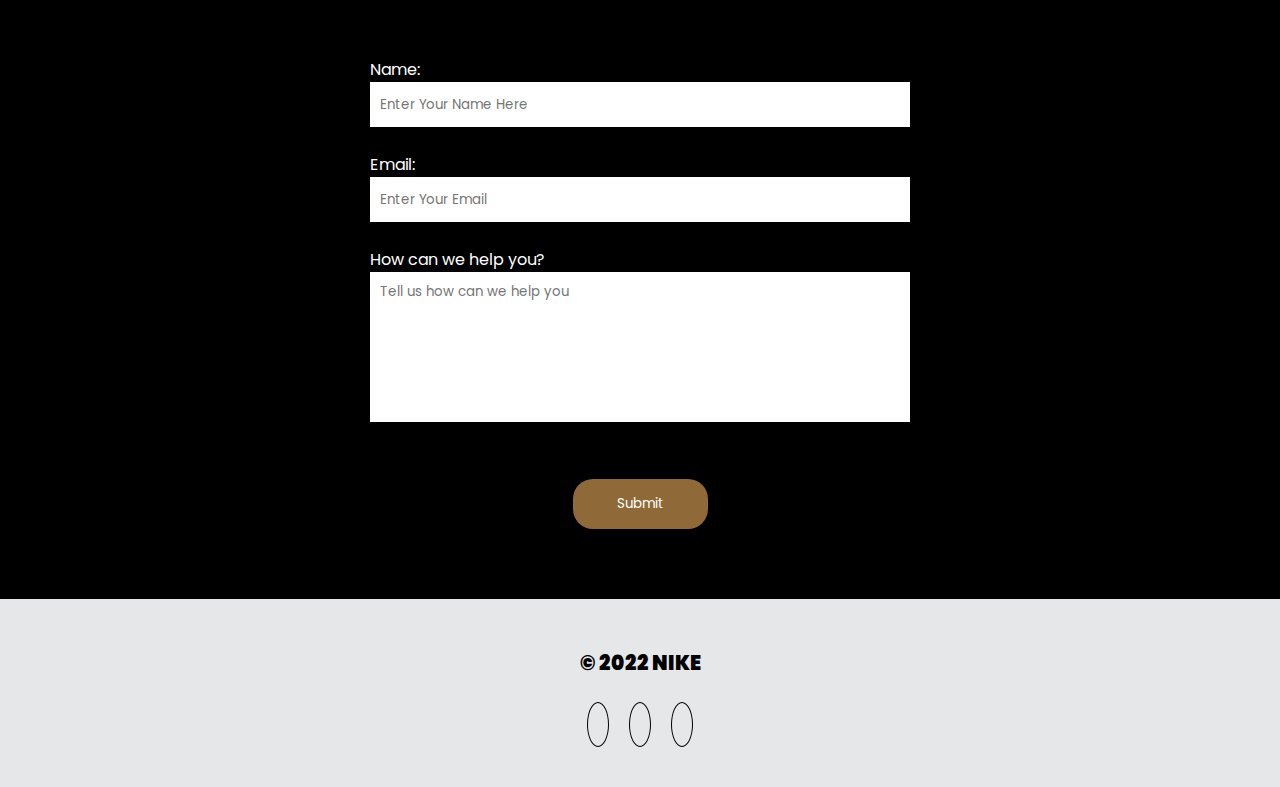
==== commit 2d2b5b6e: "updated" ====
--- a/index.html
+++ b/index.html
@@ -134,7 +134,7 @@
         </p>
       </div>
       <div class="about-img">
-        <img src="https://images.unsplash.com/photo-1604837064090-73affa082090?ixlib=rb-1.2.1&ixid=MnwxMjA3fDB8MHxwaG90by1wYWdlfHx8fGVufDB8fHx8&auto=format&fit=crop&w=668&q=80" alt="" class="about-right">
+        <img src="https://images.unsplash.com/photo-1600267187779-21c9525547cc?ixlib=rb-1.2.1&ixid=MnwxMjA3fDB8MHxwaG90by1wYWdlfHx8fGVufDB8fHx8&auto=format&fit=crop&w=688&q=80" alt="" class="about-right">
       </div>
     </div>
   </div>
--- a/styles.css
+++ b/styles.css
@@ -596,7 +596,7 @@
         -ms-flex-align: center;
             align-items: center;
     height: 100vh;
-    padding-top: 10%;
+    padding-top: 70%;
   }
   .section1 {
     margin: 0;
@@ -678,7 +678,7 @@
   }
   .about-container .about .about-desc {
     margin: 10%;
-    text-align: justify;
+    text-align: center;
   }
   .about-container .about .about-title {
     border-bottom: none;
